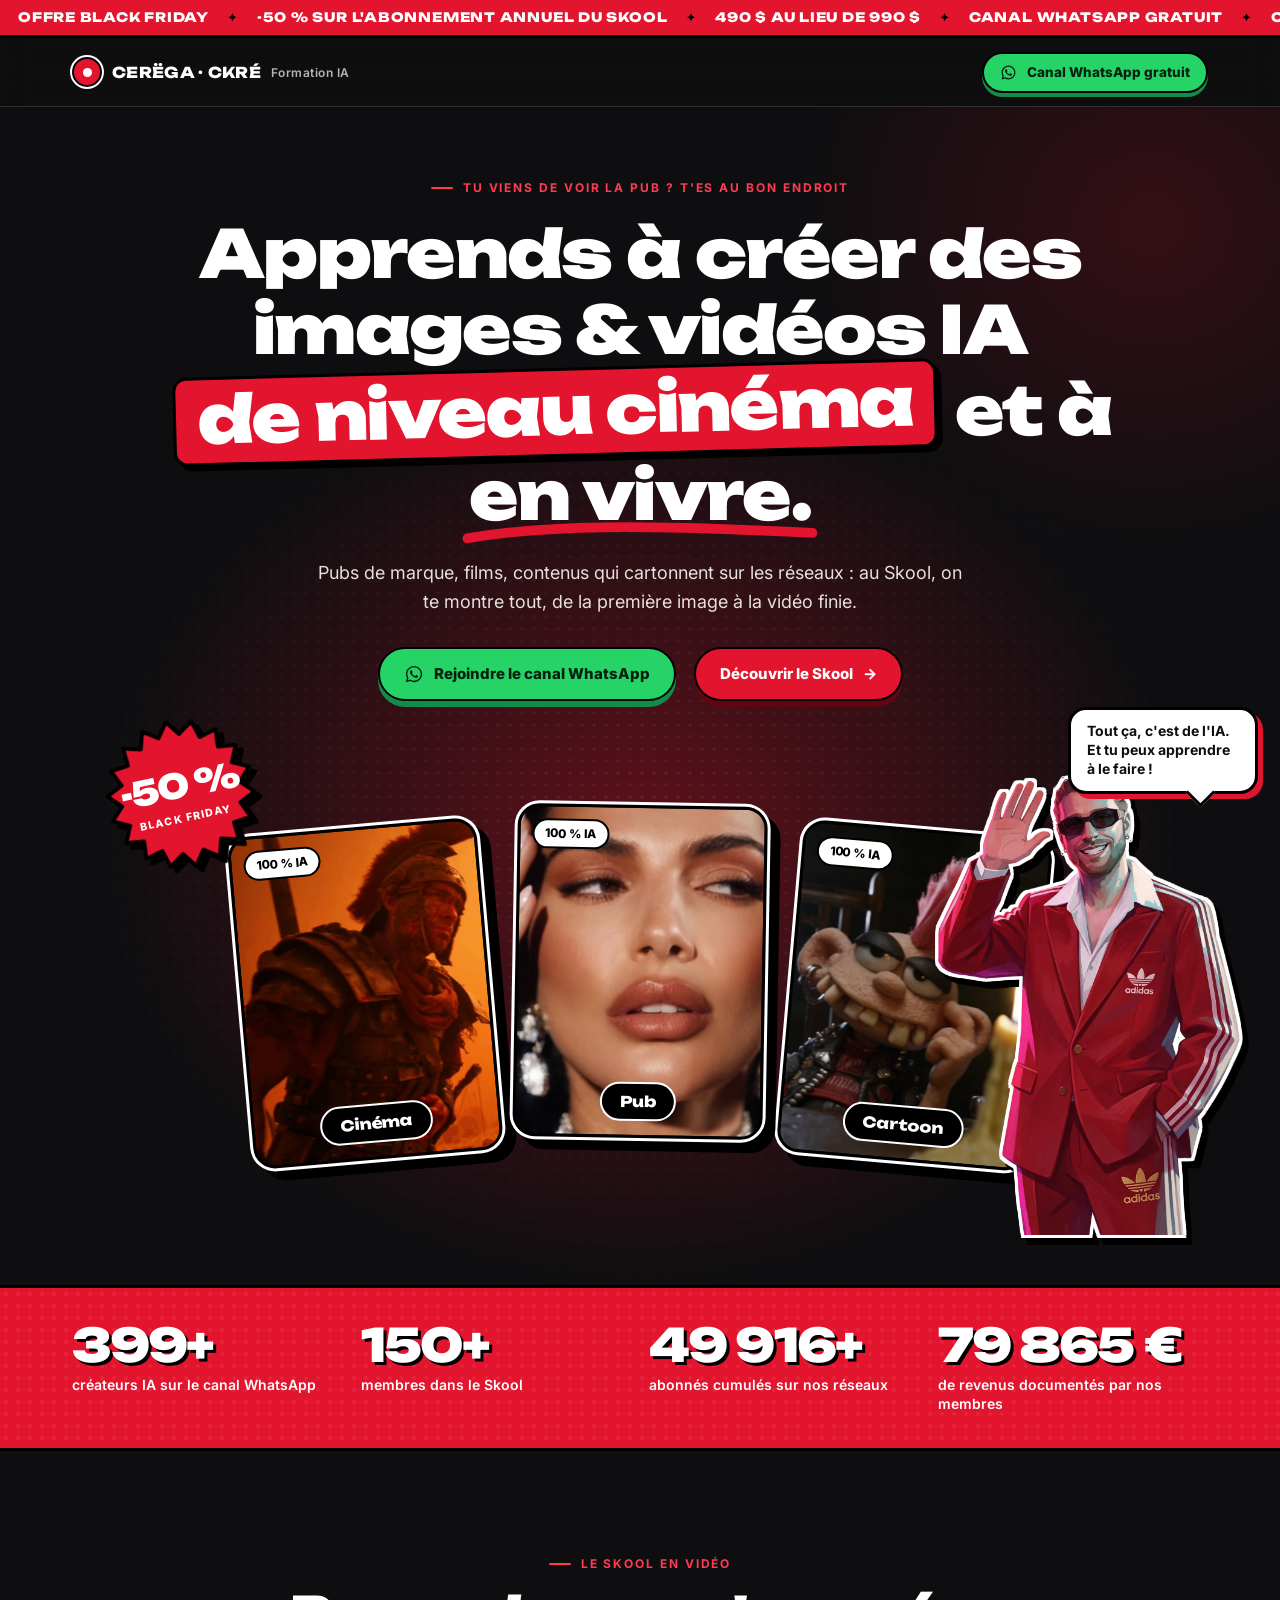
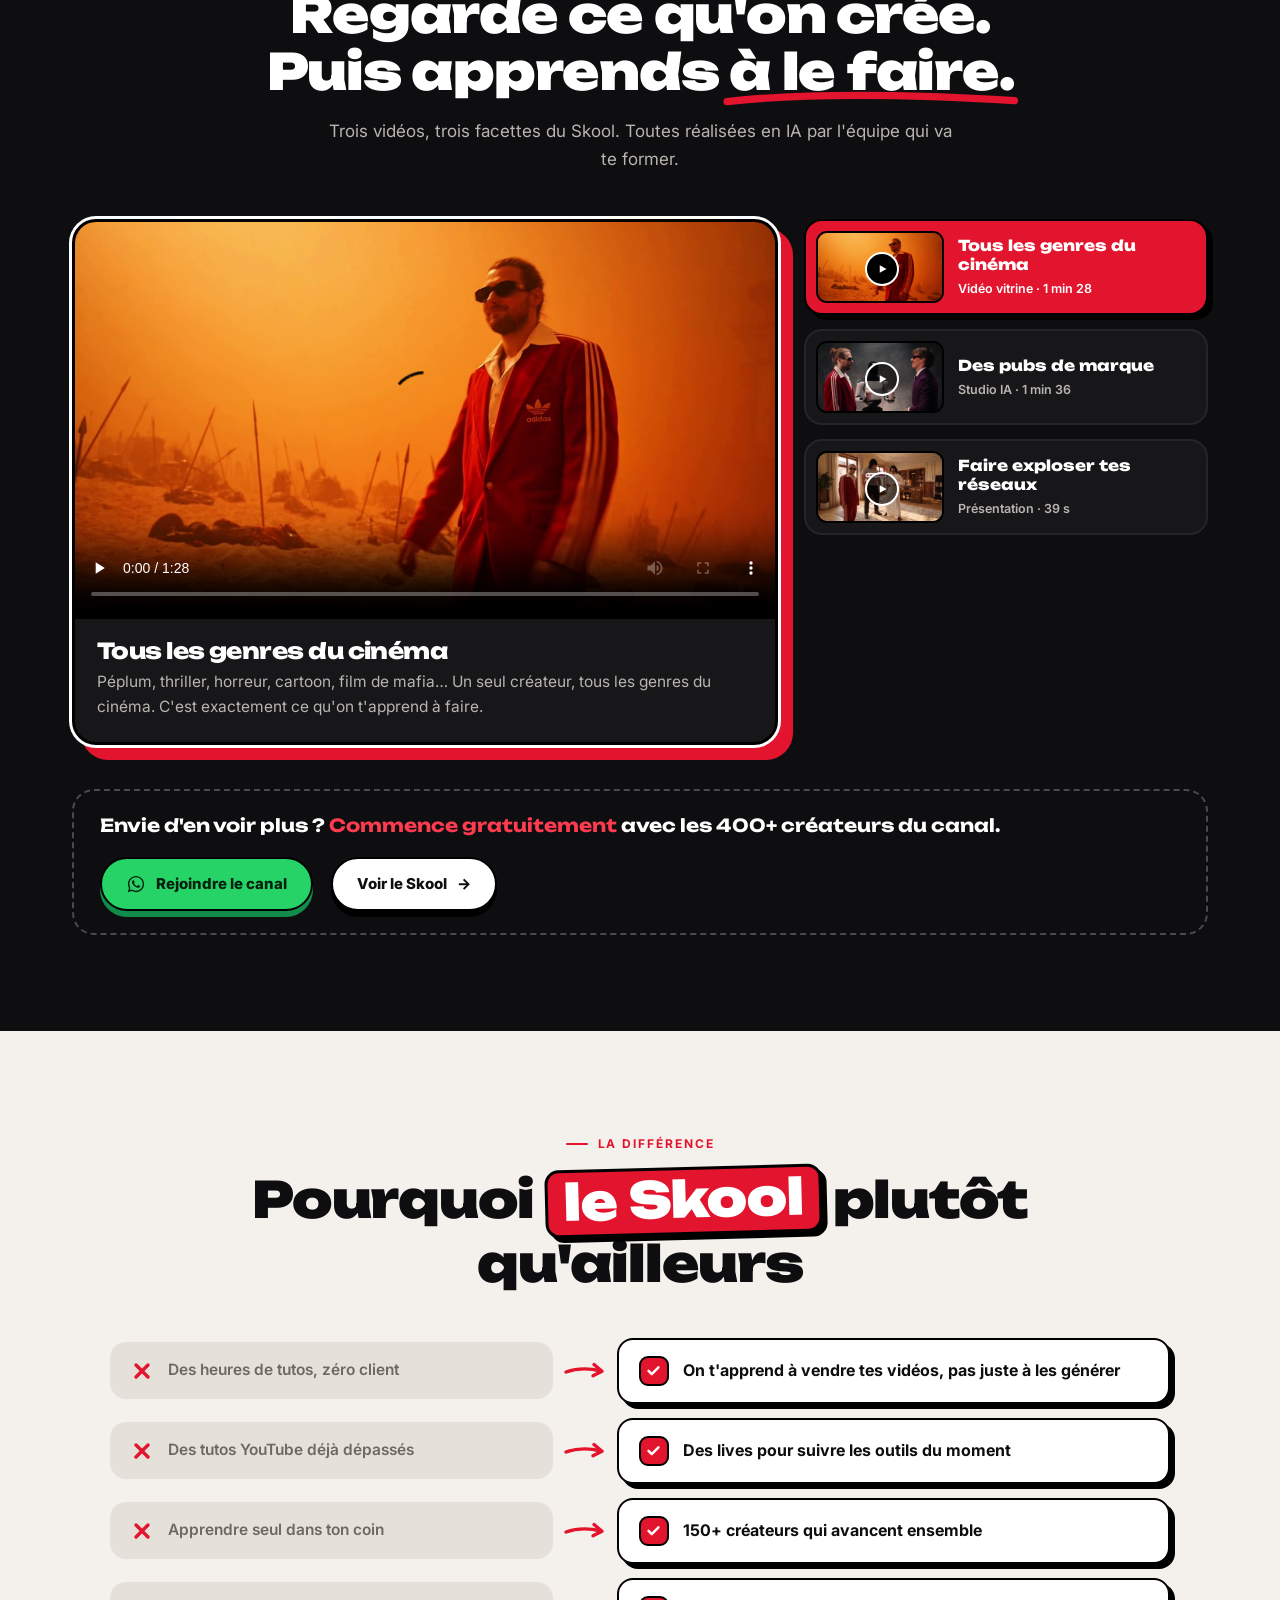
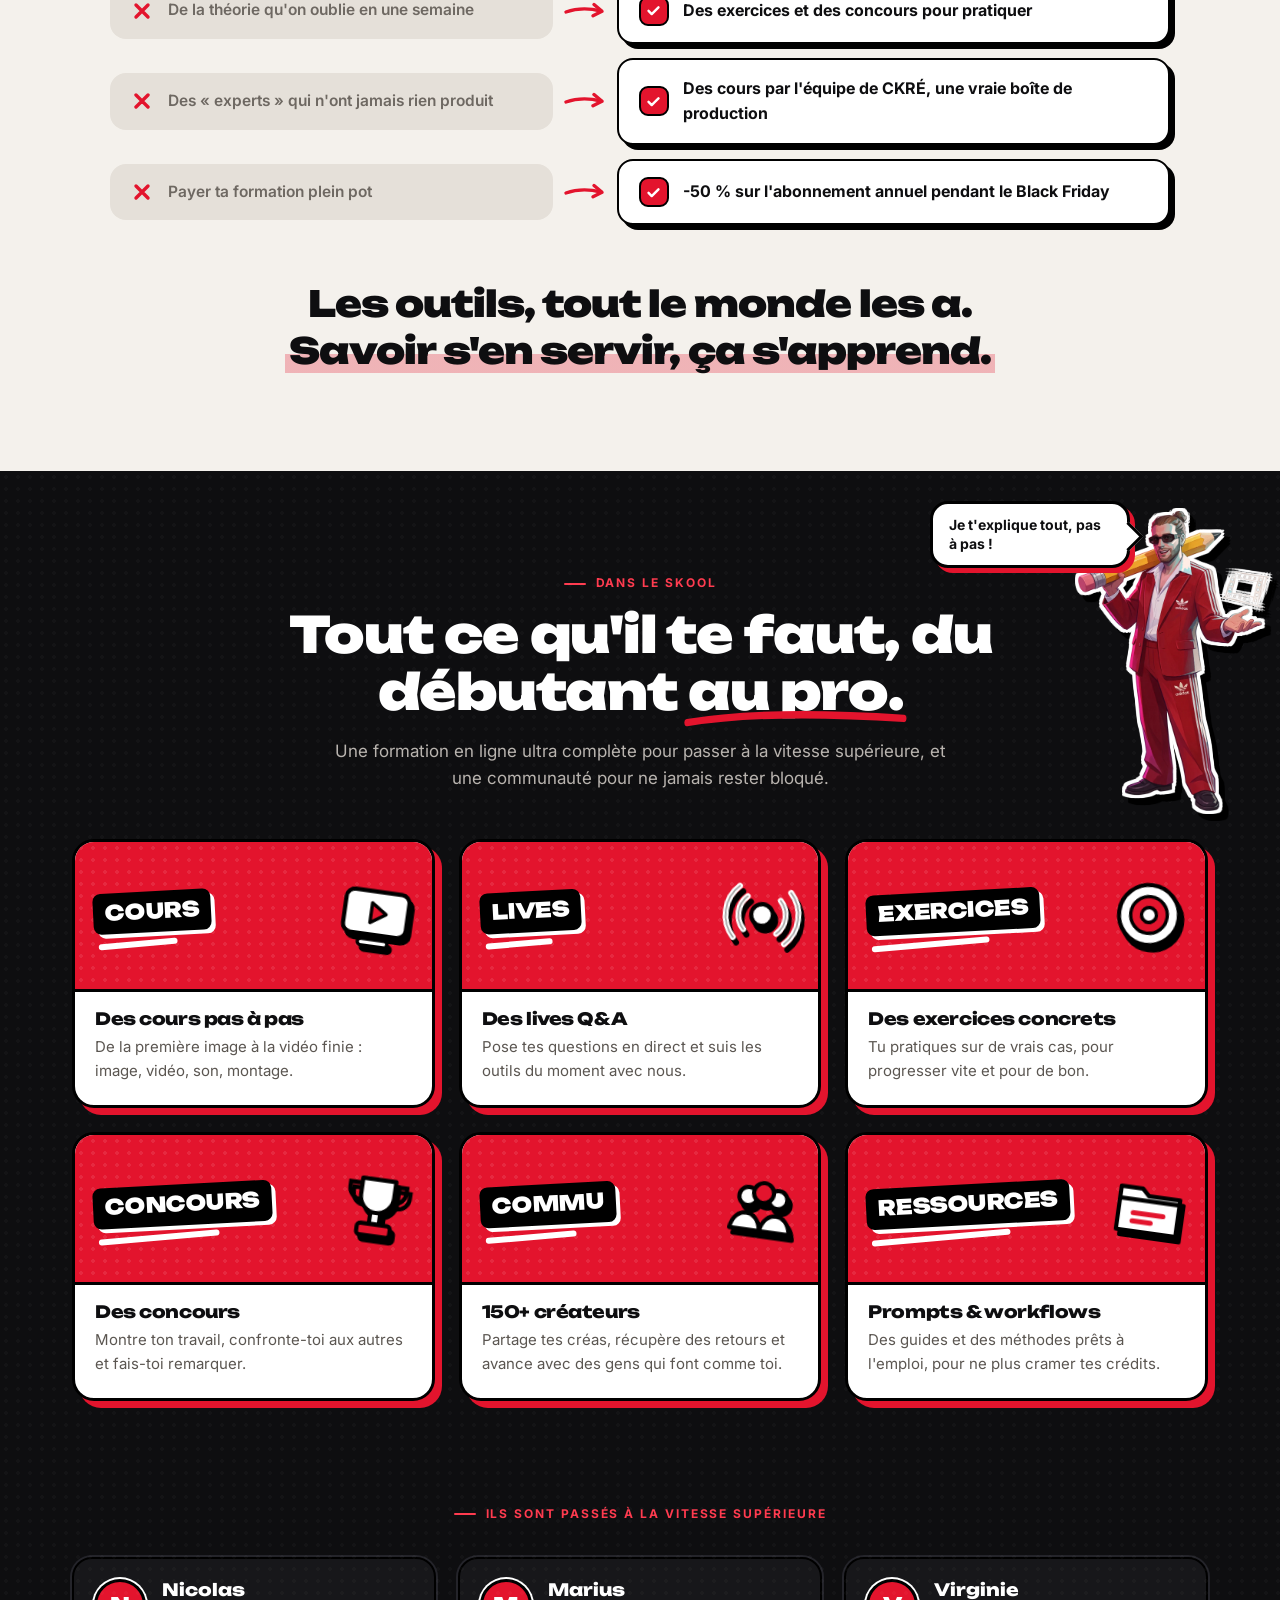
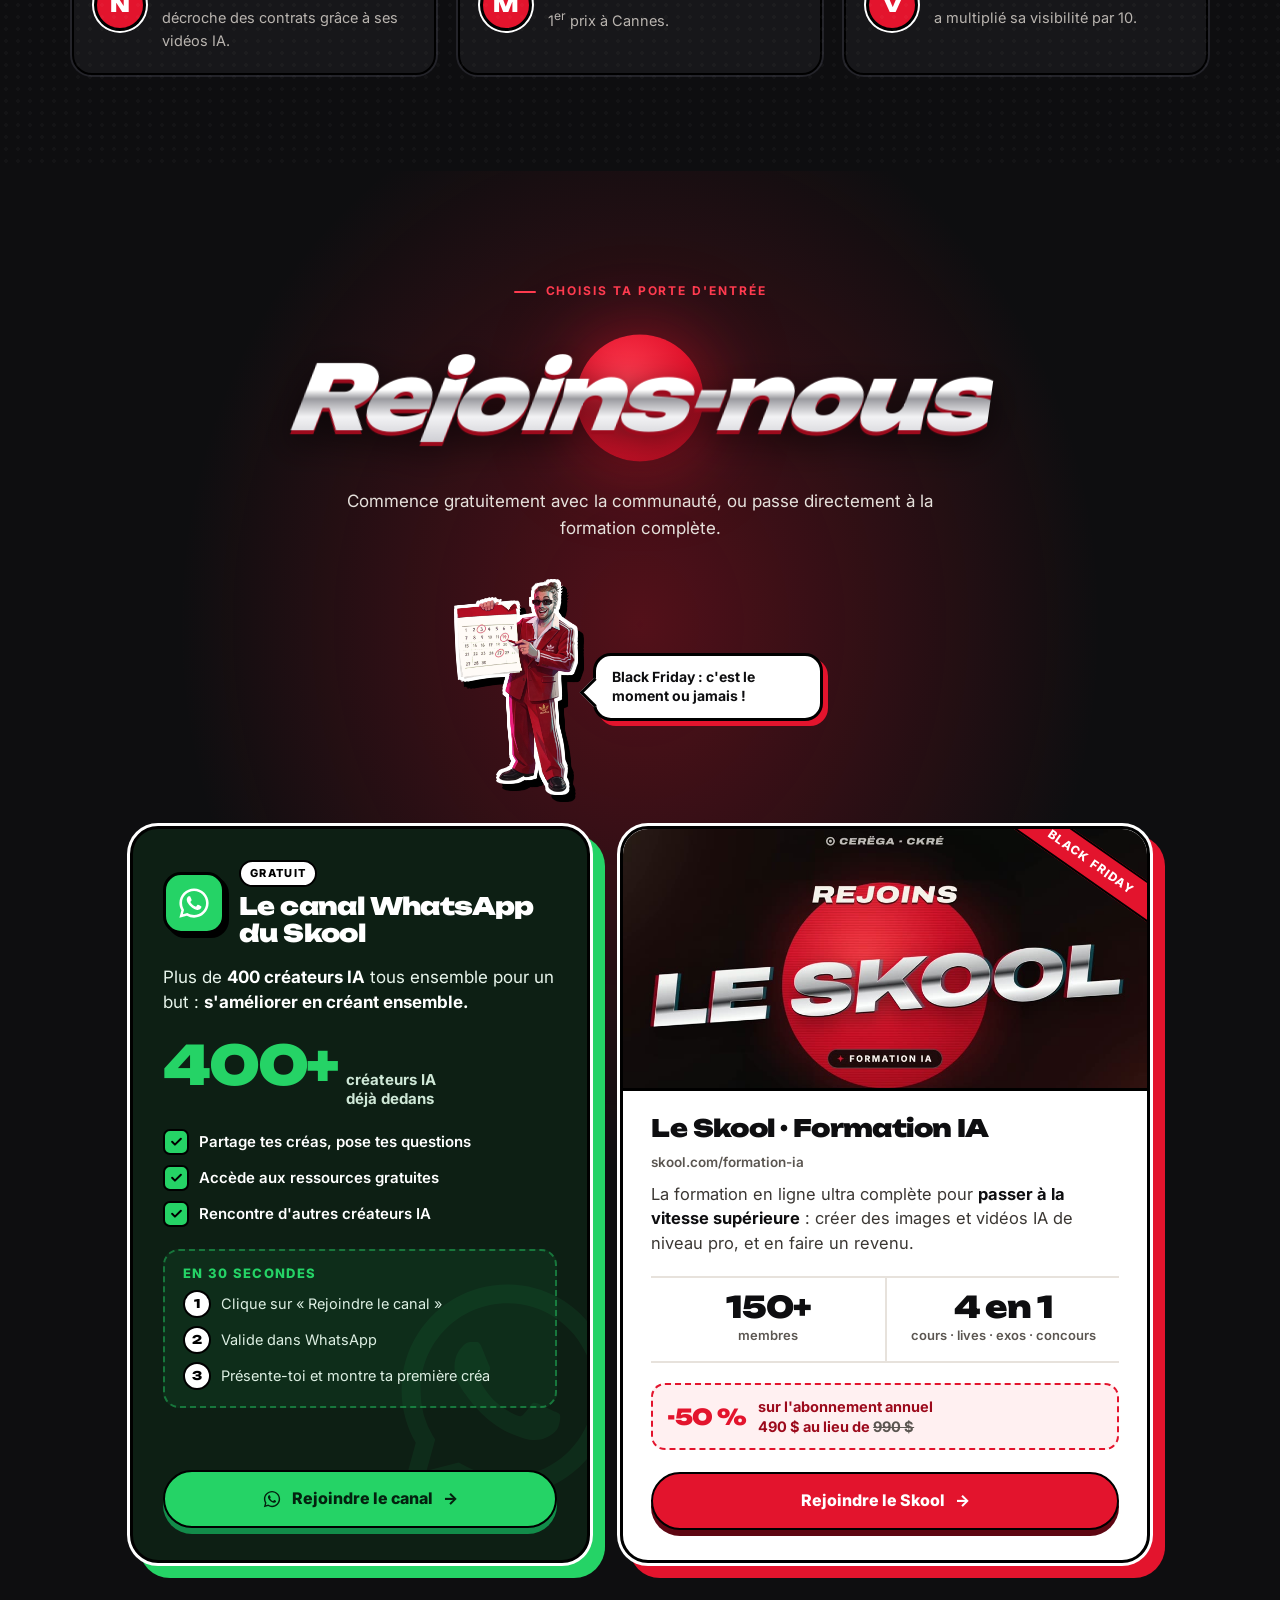
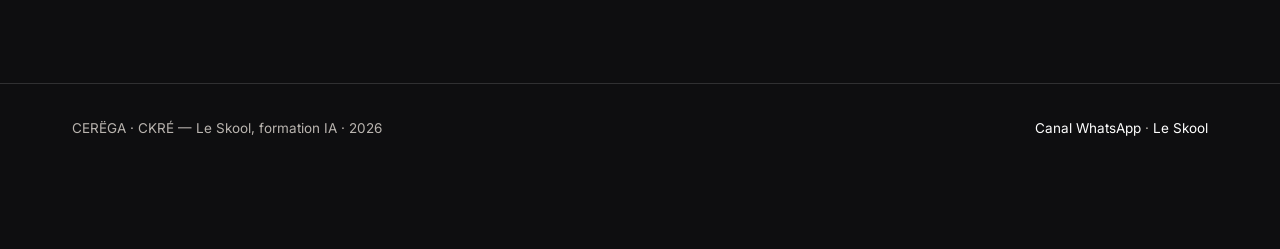
==== index.html @ c9582403 "Page tunnel Black Friday : Le Skool · Formation IA Co-Authored-By: Claude Opus 5.5 <noreply@anthropi" ====
<!DOCTYPE html>
<html lang="fr">
<head>
<meta charset="utf-8">
<meta name="viewport" content="width=device-width, initial-scale=1">
<title>Le Skool · Formation IA — Offre Black Friday</title>
<meta name="description" content="Apprends à créer des images et vidéos IA de niveau cinéma, et à en vivre. Rejoins le canal WhatsApp gratuit (400+ créateurs) ou le Skool (150+ membres).">
<link rel="icon" href="favicon.svg" type="image/svg+xml">
<meta property="og:type" content="website">
<meta property="og:title" content="Le Skool · Formation IA — Offre Black Friday">
<meta property="og:description" content="Apprends à créer des images et vidéos IA de niveau cinéma, et à en vivre. -50 % sur l'abonnement annuel.">
<link rel="preconnect" href="https://fonts.googleapis.com"><link rel="preconnect" href="https://fonts.gstatic.com" crossorigin>
<link href="https://fonts.googleapis.com/css2?family=Bagel+Fat+One&family=Inter:wght@400;500;600;700;800&family=Unbounded:wght@600;700;800;900&display=swap" rel="stylesheet">
<style>
:root{
  --ink:#0E0E10;--ink2:#17171A;--ink3:#24242A;--line:rgba(255,255,255,.14);
  --paper:#F4F1EC;--mut:#B9B4AF;--mut-d:#5B5651;
  --red:#E3142D;--red-l:#FF3B4F;--red-d:#9C0A1C;--red-dd:#5E0612;
  --wa:#25D366;--wa-d:#128C4A;--wam:url("data:image/svg+xml,%3Csvg xmlns='http://www.w3.org/2000/svg' viewBox='0 0 32 32'%3E%3Cpath d='M16.04 3C8.86 3 3.03 8.82 3.03 16c0 2.3.6 4.53 1.74 6.5L3 29l6.68-1.75A12.95 12.95 0 0 0 16.04 29C23.2 29 29 23.18 29 16S23.2 3 16.04 3zm0 23.68c-1.97 0-3.9-.53-5.58-1.53l-.4-.24-3.96 1.04 1.06-3.86-.26-.4A10.63 10.63 0 0 1 5.36 16c0-5.9 4.8-10.69 10.7-10.69 5.88 0 10.66 4.8 10.66 10.7 0 5.89-4.79 10.67-10.68 10.67zm5.86-8c-.32-.16-1.9-.94-2.2-1.04-.29-.11-.5-.16-.72.16-.21.32-.83 1.04-1.01 1.26-.19.21-.37.24-.7.08-.31-.16-1.35-.5-2.57-1.59-.95-.85-1.6-1.9-1.78-2.22-.19-.32-.02-.49.14-.65.14-.14.32-.37.48-.56.16-.19.21-.32.32-.53.1-.21.05-.4-.03-.56-.08-.16-.72-1.74-.99-2.38-.26-.62-.52-.54-.72-.55h-.61c-.21 0-.56.08-.85.4-.29.32-1.12 1.09-1.12 2.66s1.15 3.09 1.31 3.3c.16.21 2.25 3.44 5.46 4.82.76.33 1.36.53 1.82.68.77.24 1.46.2 2.02.12.61-.09 1.9-.78 2.16-1.53.27-.75.27-1.39.19-1.53-.08-.13-.29-.21-.61-.37z'/%3E%3C/svg%3E");
  --dots:radial-gradient(rgba(255,255,255,.2) 22%,transparent 24%) 0 0/12px 12px;
  --dots-ink:radial-gradient(rgba(0,0,0,.18) 22%,transparent 24%) 0 0/12px 12px;
  --f-d:"Unbounded",system-ui,sans-serif;--f-b:"Inter",system-ui,sans-serif;--f-s:"Bagel Fat One","Unbounded",sans-serif;
  --sticker:drop-shadow(3px 0 0 #fff) drop-shadow(-3px 0 0 #fff) drop-shadow(0 3px 0 #fff) drop-shadow(0 -3px 0 #fff) drop-shadow(6px 7px 0 #000);
}
*{box-sizing:border-box}
html{scroll-behavior:smooth;overflow-x:clip}
body{margin:0;background:var(--ink);color:#fff;font:16px/1.6 var(--f-b);-webkit-font-smoothing:antialiased;overflow-x:clip}
img{max-width:100%;display:block}
a{color:inherit}
.wrap{max-width:1180px;margin:0 auto;padding:0 22px}
h1,h2,h3{font-family:var(--f-d);letter-spacing:-.025em;margin:0;line-height:1.08}
p{margin:0}
.kicker{display:inline-flex;align-items:center;gap:10px;font:700 12px/1.2 var(--f-b);letter-spacing:.16em;text-transform:uppercase;color:var(--red-l)}
.kicker::before{content:"";width:22px;height:2px;background:currentColor;border-radius:2px;flex:none}
.tag{display:inline-block;background:var(--red);color:#fff;border:3px solid #000;border-radius:14px;padding:.02em .32em .08em;box-shadow:5px 5px 0 #000;transform:rotate(-1.5deg)}
.tag.ink{background:#000;border-color:#000;box-shadow:5px 5px 0 var(--red)}
.scrib{position:relative;white-space:nowrap;display:inline-block}
.scrib svg{position:absolute;left:-2%;bottom:-.2em;width:104%;height:.42em;overflow:visible}
.scrib path{fill:none;stroke:var(--red);stroke-width:7;stroke-linecap:round;stroke-dasharray:420;stroke-dashoffset:420;transition:stroke-dashoffset 1s cubic-bezier(.6,0,.2,1) .35s}
.in .scrib path,.scrib.in path{stroke-dashoffset:0}
.light{background:var(--paper);color:var(--ink)}
.light .kicker{color:var(--red)}

/* boutons */
.btn{display:inline-flex;align-items:center;justify-content:center;gap:10px;text-decoration:none;font:800 15px/1.2 var(--f-b);padding:15px 24px;border-radius:999px;border:2.5px solid #000;cursor:pointer;transition:transform .15s,box-shadow .15s;white-space:nowrap}
.btn svg{width:20px;height:20px;flex:none}
.btn-red{background:var(--red);color:#fff;box-shadow:0 6px 0 var(--red-dd)}
.btn-red:hover{transform:translateY(-2px);box-shadow:0 8px 0 var(--red-dd)}
.btn-red:active{transform:translateY(4px);box-shadow:0 2px 0 var(--red-dd)}
.btn-wa{background:var(--wa);color:#04210f;box-shadow:0 6px 0 var(--wa-d)}
.btn-wa:hover{transform:translateY(-2px);box-shadow:0 8px 0 var(--wa-d)}
.btn-wa:active{transform:translateY(4px);box-shadow:0 2px 0 var(--wa-d)}
.btn-ghost{background:#fff;color:var(--ink);box-shadow:0 6px 0 #000}
.btn-ghost:hover{transform:translateY(-2px);box-shadow:0 8px 0 #000}
.btn .arr{transition:transform .2s}.btn:hover .arr{transform:translateX(4px)}
.ctas{display:flex;flex-wrap:wrap;gap:16px 18px}

/* bandeau défilant */
.ticker{background:var(--red);border-bottom:3px solid #000;overflow:hidden;white-space:nowrap;font:800 13px/1 var(--f-d);letter-spacing:.06em;text-transform:uppercase}
.ticker .row{display:inline-flex;gap:0;padding:11px 0;animation:tick 32s linear infinite}
.ticker span{padding:0 18px}
.ticker i{font-style:normal;color:#000}
@keyframes tick{to{transform:translateX(-50%)}}

/* nav */
.nav{position:sticky;top:0;z-index:40;background:rgba(14,14,16,.86);backdrop-filter:blur(14px);-webkit-backdrop-filter:blur(14px);border-bottom:1px solid var(--line)}
.nav .wrap{display:flex;align-items:center;justify-content:space-between;height:68px;gap:16px}
.logo{display:flex;align-items:center;gap:10px;text-decoration:none;font:800 15px var(--f-d);letter-spacing:.02em;white-space:nowrap}
.logo .dot{width:30px;height:30px;border-radius:50%;background:var(--red);border:2.5px solid #000;box-shadow:0 0 0 2px #fff;display:grid;place-items:center}
.logo .dot::after{content:"";width:9px;height:9px;border-radius:50%;background:#fff}
.logo small{font:600 12px var(--f-b);color:var(--mut);letter-spacing:.04em}
.nav .btn{padding:10px 16px;font-size:13.5px;box-shadow:0 4px 0 var(--wa-d)}
.nav .btn svg{width:17px;height:17px}

/* hero */
.hero{position:relative;padding:64px 0 90px;overflow:hidden;
  background:radial-gradient(60% 55% at 50% 62%,rgba(227,20,45,.38),transparent 70%),radial-gradient(40% 40% at 90% 10%,rgba(227,20,45,.18),transparent 70%),var(--ink)}
.hero::before{content:"";position:absolute;inset:0;background:var(--dots);opacity:.25;-webkit-mask:radial-gradient(70% 60% at 50% 60%,#000,transparent 75%);mask:radial-gradient(70% 60% at 50% 60%,#000,transparent 75%);pointer-events:none}
.hero .wrap{position:relative;text-align:center}
.hero h1{font-size:clamp(32px,5.3vw,66px);font-weight:900;margin:18px auto 0;max-width:1040px;line-height:1.16}
.hero h1 .tag{margin:0 .06em}
.hero .sub{max-width:660px;margin:26px auto 0;font-size:18px;color:#E6E1DC}
.hero .ctas{justify-content:center;margin-top:30px}
.stage{position:relative;max-width:900px;margin:64px auto 0;height:430px}
.cards{display:flex;justify-content:center;gap:26px;height:100%}
.pcard{position:relative;width:250px;aspect-ratio:3/4;align-self:center;border-radius:22px;overflow:hidden;border:3px solid #000;box-shadow:0 0 0 3px #fff,10px 10px 0 3px #000;background:#000;animation:float 6s ease-in-out infinite}
.pcard img{width:100%;height:100%;object-fit:cover}
.pcard:nth-child(1){transform:rotate(-5deg) translateY(14px);animation-delay:-1s}
.pcard:nth-child(2){transform:rotate(1deg) translateY(-8px);animation-delay:-3s;z-index:2}
.pcard:nth-child(3){transform:rotate(5deg) translateY(16px);animation-delay:-5s}
@keyframes float{50%{translate:0 -10px}}
.pill{position:absolute;font:800 12px/1 var(--f-b);border-radius:999px;padding:7px 11px;border:2px solid #000}
.pcard .ia{top:12px;left:12px;background:#fff;color:#000}
.pcard .lab{bottom:14px;left:50%;transform:translateX(-50%);background:#000;color:#fff;border-color:#fff;font:800 15px/1 var(--f-d);padding:10px 18px;white-space:nowrap}
.burst{position:absolute;left:-84px;top:-46px;width:150px;height:150px;z-index:3;transform:rotate(-12deg)}
.burst svg{position:absolute;inset:0;width:100%;height:100%;animation:spin 18s linear infinite;filter:drop-shadow(5px 6px 0 #000)}
.burst div{position:absolute;inset:0;display:grid;place-content:center;text-align:center;color:#fff;line-height:1}
.burst b{font:900 34px var(--f-d);letter-spacing:-.04em}
.burst small{font:800 10.5px var(--f-b);letter-spacing:.12em;text-transform:uppercase;margin-top:6px}
@keyframes spin{to{transform:rotate(360deg)}}
.stage .mascot{position:absolute;right:-150px;bottom:-40px;height:470px;z-index:4;filter:var(--sticker)}
.bubble{position:absolute;z-index:5;background:#fff;color:var(--ink);font:700 14px/1.35 var(--f-b);padding:12px 16px;border-radius:18px;border:3px solid #000;box-shadow:5px 5px 0 var(--red);text-align:left}
.bubble::after{content:"";position:absolute;width:18px;height:18px;background:#fff;border-right:3px solid #000;border-bottom:3px solid #000}
.stage .bubble{right:-168px;top:-58px;width:190px}
.stage .bubble::after{bottom:-12px;right:44px;transform:rotate(45deg)}

/* chiffres */
.stats{background:var(--red);border-top:3px solid #000;border-bottom:3px solid #000;position:relative}
.stats::before{content:"";position:absolute;inset:0;background:var(--dots);opacity:.35;pointer-events:none}
.stats .wrap{position:relative;display:grid;grid-template-columns:repeat(4,1fr);gap:18px;padding-top:34px;padding-bottom:34px}
.stat b{display:block;font:900 clamp(30px,3.6vw,46px)/1 var(--f-d);letter-spacing:-.04em;color:#fff;text-shadow:3px 3px 0 #000}
.stat span{display:block;margin-top:8px;font:600 14px/1.35 var(--f-b);color:#fff}

/* sections */
section{position:relative}
.sec{padding:96px 0}
.head{max-width:820px;margin:0 auto 46px;text-align:center}
.head h2{font-size:clamp(28px,4.2vw,50px);font-weight:900;margin-top:14px;line-height:1.14}
.head p{margin:18px auto 0;max-width:640px;font-size:17px;color:var(--mut)}
.light .head p{color:var(--mut-d)}

/* vidéos */
.player{display:grid;grid-template-columns:1.75fr 1fr;gap:26px;align-items:start}
.screen{border-radius:24px;border:3px solid #000;box-shadow:0 0 0 3px #fff,12px 12px 0 3px var(--red);overflow:hidden;background:#000}
.screen video{display:block;width:100%;aspect-ratio:16/9;background:#000}
.vbox{position:relative}
.vover{position:absolute;inset:0;display:none;place-content:center;justify-items:center;gap:14px;background:rgba(0,0,0,.35);color:#fff;font:700 15px var(--f-b);border:0;cursor:pointer;text-align:center}
.vover.show{display:grid}
.vover .pb{width:84px;height:84px;border-radius:50%;background:var(--red);border:3px solid #000;box-shadow:0 0 0 3px #fff,6px 6px 0 3px #000;display:grid;place-items:center}
.vover .pb svg{width:34px;height:34px;margin-left:5px}
.vover .bar{width:180px;height:8px;border-radius:8px;background:rgba(255,255,255,.25);overflow:hidden}
.vover .bar i{display:block;height:100%;width:0;background:var(--red);transition:width .2s}
.now{padding:20px 22px 22px;background:var(--ink2);border-top:3px solid #000}
.now h3{font-size:22px;font-weight:800}
.now p{margin-top:8px;color:var(--mut);font-size:15.5px}
.tabs{display:flex;flex-direction:column;gap:14px}
.vtab{display:grid;grid-template-columns:128px 1fr;gap:14px;align-items:center;text-align:left;background:var(--ink2);color:#fff;border:2.5px solid var(--ink3);border-radius:18px;padding:10px;cursor:pointer;font:inherit;transition:transform .15s,border-color .15s,background .15s}
.vtab:hover{transform:translateX(4px);border-color:#555}
.vtab .th{position:relative;border-radius:11px;overflow:hidden;aspect-ratio:16/9;border:2px solid #000}
.vtab .th img{width:100%;height:100%;object-fit:cover}
.vtab .th::after{content:"";position:absolute;left:50%;top:50%;width:30px;height:30px;margin:-15px 0 0 -15px;border-radius:50%;background:rgba(0,0,0,.55) url("data:image/svg+xml,%3Csvg xmlns='http://www.w3.org/2000/svg' viewBox='0 0 24 24'%3E%3Cpath d='M9 7l9 5-9 5z' fill='white'/%3E%3C/svg%3E") center/18px no-repeat;border:2px solid #fff}
.vtab b{display:block;font:800 15px/1.25 var(--f-d)}
.vtab small{display:block;margin-top:6px;color:var(--mut);font:600 12.5px var(--f-b)}
.vtab.on{background:var(--red);border-color:#000;box-shadow:5px 5px 0 #000}
.vtab.on small{color:#fff}
.vtab.on .th::after{background-color:#000}
.mid-cta{display:flex;align-items:center;justify-content:space-between;gap:20px;flex-wrap:wrap;margin-top:44px;padding:22px 26px;border-radius:22px;border:2.5px dashed rgba(255,255,255,.25)}
.mid-cta p{font:700 18px/1.35 var(--f-d)}
.mid-cta p span{color:var(--red-l)}

/* comparaison */
.cmp{max-width:1060px;margin:0 auto;display:grid;gap:14px}
.crow{display:grid;grid-template-columns:1fr 64px 1.25fr;align-items:center}
.cno,.cyes{display:flex;align-items:center;gap:14px;border-radius:16px;padding:16px 20px;font-weight:600}
.cno{background:#E5E0D9;color:#6E6862;font-size:15.5px}
.cno i{flex:none;width:24px;height:24px;color:var(--red)}
.cyes{background:#fff;border:2.5px solid #000;box-shadow:5px 5px 0 #000;font-size:16px;color:var(--ink);font-weight:700}
.cyes i{flex:none;width:30px;height:30px;border-radius:9px;background:var(--red);border:2px solid #000;display:grid;place-items:center}
.cyes i svg{width:17px;height:17px}
.carr{display:grid;place-items:center}
.carr svg{width:44px;height:20px}
.punch{text-align:center;margin-top:56px;font:900 clamp(22px,3.2vw,36px)/1.3 var(--f-d);letter-spacing:-.03em}
.punch .hl{background:linear-gradient(transparent 58%,rgba(227,20,45,.28) 58%);padding:0 .12em}

/* contenu du Skool */
.content{background:var(--ink);overflow:hidden}
.content::before{content:"";position:absolute;inset:0;background:var(--dots);opacity:.12;pointer-events:none}
.tiles{position:relative;display:grid;grid-template-columns:repeat(3,1fr);gap:24px}
.tile{background:#fff;color:var(--ink);border:3px solid #000;border-radius:22px;box-shadow:7px 7px 0 var(--red);overflow:hidden;transition:transform .2s}
.tile:hover{transform:translateY(-6px) rotate(-.6deg)}
.tile .top{position:relative;height:150px;background:var(--red);border-bottom:3px solid #000;overflow:hidden}
.tile .top::before{content:"";position:absolute;inset:0;background:var(--dots);opacity:.45}
.tile .lbl{position:absolute;left:18px;top:50%;transform:translateY(-58%) rotate(-3deg);background:#000;color:#fff;font:900 21px/1 var(--f-d);letter-spacing:-.02em;padding:9px 12px 11px;border-radius:8px;box-shadow:4px 4px 0 #fff}
.tile .lbl::after{content:"";position:absolute;left:4px;right:30%;bottom:-14px;height:6px;border-radius:6px;background:#fff;transform:rotate(-2deg)}
.tile .ico{position:absolute;right:16px;top:50%;width:80px;height:80px;transform:translateY(-50%) rotate(8deg);filter:drop-shadow(4px 5px 0 #000)}
.tile .bd{padding:18px 20px 22px}
.tile h3{font-size:17px;font-weight:800}
.tile p{margin-top:7px;font-size:15px;color:var(--mut-d)}
.content .mascot{position:absolute;right:max(10px,calc(50% - 720px));top:40px;height:300px;filter:var(--sticker);z-index:2}
.content .bubble{right:max(150px,calc(50% - 580px));top:30px;width:200px}
.content .bubble::after{right:-12px;top:22px;transform:rotate(-45deg)}

/* preuves */
.proofs{display:grid;grid-template-columns:repeat(3,1fr);gap:22px;margin-top:10px}
.proof{display:flex;gap:16px;align-items:flex-start;background:var(--ink2);border:2.5px solid #000;border-radius:20px;padding:20px;box-shadow:0 0 0 2px var(--ink3)}
.proof .av{flex:none;width:52px;height:52px;border-radius:50%;background:var(--red);border:3px solid #000;box-shadow:0 0 0 2px #fff;display:grid;place-items:center;font:900 20px var(--f-d)}
.proof b{display:block;font:800 17px/1.25 var(--f-d)}
.proof span{display:block;margin-top:6px;color:var(--mut);font-size:14.5px}

/* widgets finaux */
.final{padding:104px 0 120px;overflow:hidden;background:radial-gradient(50% 50% at 50% 30%,rgba(227,20,45,.32),transparent 72%),var(--ink)}
.metal{display:inline-block;font:900 clamp(40px,7vw,92px)/1 var(--f-d);letter-spacing:-.04em;font-style:italic;transform:skewX(-8deg);background:linear-gradient(180deg,#fff 0%,#fff 42%,#9a9a9f 52%,#f2f2f4 72%,#cfcfd4 100%);-webkit-background-clip:text;background-clip:text;color:transparent;filter:drop-shadow(0 4px 0 var(--red-d)) drop-shadow(0 10px 18px rgba(0,0,0,.6))}
.final .ttl{position:relative;isolation:isolate;display:inline-block;margin-top:26px;font-size:clamp(40px,7vw,92px)}
.final .ttl .metal{font-size:1em}
.final .head .kicker,.final .head p{position:relative;z-index:2}
.final .circle{position:absolute;left:50%;top:50%;width:1.42em;aspect-ratio:1;border-radius:50%;background:radial-gradient(circle at 40% 35%,var(--red-l),var(--red) 55%,var(--red-d));transform:translate(-50%,-50%);z-index:-1;box-shadow:0 0 80px rgba(227,20,45,.6)}
.widgets{display:grid;grid-template-columns:1fr 1.15fr;gap:30px;align-items:stretch;max-width:1020px;margin:0 auto;position:relative}
.wg{position:relative;border-radius:28px;border:3px solid #000;overflow:hidden;display:flex;flex-direction:column;transition:transform .2s}
.wg:hover{transform:translateY(-6px)}
.wg-wa{background:#0D1F14;box-shadow:0 0 0 3px #fff,12px 12px 0 3px var(--wa)}
.wg-wa::after{content:"";position:absolute;right:-50px;bottom:40px;width:260px;height:260px;background:var(--wa);opacity:.07;-webkit-mask:var(--wam) center/contain no-repeat;mask:var(--wam) center/contain no-repeat;pointer-events:none}
.wg-wa .in{position:relative;z-index:1}
.wg-wa .in{padding:30px 30px 32px;display:flex;flex-direction:column;flex:1}
.wg-top{display:flex;align-items:center;gap:14px}
.wa-ic{color:#fff;width:62px;height:62px;border-radius:18px;background:var(--wa);border:3px solid #000;display:grid;place-items:center;box-shadow:4px 4px 0 #000;flex:none}
.wa-ic svg{width:36px;height:36px}
.free{display:inline-block;background:#fff;color:#000;font:800 11px/1 var(--f-b);letter-spacing:.12em;padding:6px 9px;border-radius:999px;border:2px solid #000;margin-bottom:6px}
.wg h3{font-size:24px;font-weight:900;line-height:1.12}
.wg .txt{margin-top:18px;font-size:17px;line-height:1.5;color:#E8F5EC}
.wg-wa .txt b{color:#fff}.wg-sk .txt b{color:var(--ink)}
.big{display:flex;align-items:baseline;gap:10px;margin-top:22px}
.big b{font:900 54px/1 var(--f-d);letter-spacing:-.05em;color:var(--wa)}
.big span{font:700 15px/1.3 var(--f-b);color:#CFE8D7}
.ok{list-style:none;margin:20px 0 0;padding:0;display:grid;gap:10px}
.ok li{display:flex;gap:10px;align-items:center;font-weight:600;font-size:15px}
.ok li::before{content:"";flex:none;width:22px;height:22px;border-radius:7px;background:var(--wa) url("data:image/svg+xml,%3Csvg xmlns='http://www.w3.org/2000/svg' viewBox='0 0 24 24'%3E%3Cpath d='M5 12.5l4.5 4.5L19 7.5' fill='none' stroke='%23000' stroke-width='3.2' stroke-linecap='round' stroke-linejoin='round'/%3E%3C/svg%3E") center/15px no-repeat;border:2px solid #000}
.wg .btn{margin-top:auto;width:100%;font-size:16px;padding:17px 22px}
.wg-wa .spacer{flex:1;min-height:26px}
.wg-sk{background:#fff;color:var(--ink);box-shadow:0 0 0 3px #fff,12px 12px 0 3px var(--red)}
.wg-sk .cover{position:relative;aspect-ratio:2/1;background:#120708;border-bottom:3px solid #000;overflow:hidden}
.wg-sk .cover img{width:100%;height:100%;object-fit:cover}
.ribbon{position:absolute;top:16px;right:-46px;transform:rotate(35deg);background:var(--red);color:#fff;font:800 12px/1 var(--f-b);letter-spacing:.1em;padding:9px 52px;border-top:2px solid #000;border-bottom:2px solid #000;text-transform:uppercase}
.wg-sk .in{padding:24px 28px 30px;display:flex;flex-direction:column;flex:1}
.sk-name{display:flex;align-items:center;justify-content:space-between;gap:12px;flex-wrap:wrap}
.sk-url{font:600 13.5px var(--f-b);color:var(--mut-d)}
.wg-sk .txt{color:#3B3733;margin-top:12px;font-size:16.5px}
.sk-stats{display:grid;grid-template-columns:1fr 1fr;margin-top:20px;border-top:2px solid #E7E2DC;border-bottom:2px solid #E7E2DC}
.sk-stats div{padding:14px 0;text-align:center}
.sk-stats div+div{border-left:2px solid #E7E2DC}
.sk-stats b{display:block;font:900 30px/1 var(--f-d);letter-spacing:-.04em}
.sk-stats span{font:600 13px var(--f-b);color:var(--mut-d)}
.chips{display:flex;flex-wrap:wrap;gap:8px;margin-top:18px}
.chips span{font:700 12.5px/1 var(--f-b);padding:8px 12px;border-radius:999px;background:#F4F1EC;border:2px solid #000}
.chips span::before{content:"● ";color:var(--red);font-size:9px;vertical-align:2px}
.offer{display:flex;align-items:center;gap:12px;margin:20px 0 22px;padding:12px 14px;border-radius:14px;background:#FFF0F1;border:2px dashed var(--red);font:700 14.5px/1.35 var(--f-b);color:var(--red-d)}
.offer b{font:900 22px/1 var(--f-d);color:var(--red);letter-spacing:-.03em;flex:none}
.offer s{color:var(--mut-d)}
.final .mascot{position:absolute;left:-200px;bottom:-50px;height:340px;z-index:3;filter:var(--sticker)}
.final .widgets>.bubble{left:-170px;bottom:304px;width:184px}
.final .widgets>.bubble::after{bottom:-12px;left:70px;transform:rotate(45deg)}
.cg-row{display:none;align-items:center;justify-content:center;gap:18px;margin:-24px auto 34px}
.cg-row img{height:210px;filter:var(--sticker);flex:none}
.cg-row .bubble{position:relative;max-width:230px}
.cg-row .bubble::after{left:-12px;top:26px;transform:rotate(135deg)}
.how{margin-top:22px;padding:16px 18px;border-radius:16px;background:rgba(37,211,102,.08);border:2px dashed rgba(37,211,102,.45)}
.how b{display:block;font:800 13px/1 var(--f-b);letter-spacing:.1em;text-transform:uppercase;color:var(--wa);margin-bottom:10px}
.how ol{margin:0;padding:0;list-style:none;counter-reset:h;display:grid;gap:8px}
.how li{counter-increment:h;display:flex;gap:10px;align-items:center;font-size:14.5px;color:#DDEFE3}
.how li::before{content:counter(h);flex:none;width:24px;height:24px;border-radius:50%;background:#fff;color:#000;font:800 12px/24px var(--f-d);text-align:center;border:2px solid #000}

/* pied */
footer{border-top:1px solid var(--line);padding:34px 0 110px;color:var(--mut);font-size:13.5px}
footer .wrap{display:flex;justify-content:space-between;gap:16px;flex-wrap:wrap}
footer a{text-decoration:none;color:#fff}

/* barre mobile */
.sticky{position:fixed;left:12px;right:12px;bottom:12px;z-index:60;display:none;gap:10px;padding:10px;border-radius:22px;background:rgba(14,14,16,.92);backdrop-filter:blur(12px);-webkit-backdrop-filter:blur(12px);border:2px solid #000;box-shadow:0 0 0 2px var(--ink3),0 12px 30px rgba(0,0,0,.5);transform:translateY(140%);transition:transform .35s cubic-bezier(.2,.8,.2,1)}
.sticky.show{transform:none}
.sticky .btn{flex:1;padding:13px 10px;font-size:14px;box-shadow:0 4px 0 var(--wa-d)}
.sticky .btn-red{box-shadow:0 4px 0 var(--red-dd)}

/* apparitions */
.rv{opacity:0;transform:translateY(26px);transition:opacity .7s ease,transform .7s cubic-bezier(.2,.8,.2,1)}
.rv.in{opacity:1;transform:none}
.d1{transition-delay:.08s}.d2{transition-delay:.16s}.d3{transition-delay:.24s}.d4{transition-delay:.32s}.d5{transition-delay:.4s}

@media(max-width:1399px){.final .widgets>.mascot,.final .widgets>.bubble{display:none}.cg-row{display:flex}}
@media(max-width:1100px){
  .stage .mascot{right:-40px;height:400px}
  .stage .bubble{right:-30px;top:-70px}
  .content .mascot,.content .bubble{display:none}
}
@media(max-width:900px){
  .player{grid-template-columns:1fr}
  .tabs{flex-direction:row;overflow-x:auto;scroll-snap-type:x mandatory;padding-bottom:6px}
  .vtab{flex:0 0 78%;scroll-snap-align:start;grid-template-columns:104px 1fr}
  .tiles{grid-template-columns:1fr 1fr}
  .proofs{grid-template-columns:1fr}
  .widgets{grid-template-columns:1fr;max-width:560px}
  .stats .wrap{grid-template-columns:1fr 1fr}
}
@media(max-width:700px){
  .hero{padding:40px 0 64px}
  .hero .sub{font-size:16px}
  .hero .ctas{flex-direction:column;align-items:stretch;max-width:360px;margin-left:auto;margin-right:auto}
  .stage{height:auto;margin-top:46px}
  .cards{gap:10px;padding:0 4px}
  .pcard{width:calc((100% - 20px)/3);border-radius:14px;box-shadow:0 0 0 2px #fff,5px 5px 0 2px #000}
  .pcard .ia{top:7px;left:7px;font-size:9px;padding:5px 7px}
  .pcard .lab{font-size:11px;padding:7px 10px;bottom:9px}
  .burst{width:96px;height:96px;left:-12px;top:-40px}
  .burst b{font-size:22px}.burst small{font-size:8px;margin-top:3px}
  .stage .mascot{display:block;position:relative;right:auto;bottom:auto;height:230px;margin:34px 9% 0 auto}
  .stage .bubble{right:auto;left:0;top:auto;bottom:112px;width:min(188px,50vw)}
  .stage .bubble::after{bottom:auto;top:22px;right:-12px;transform:rotate(-45deg)}
  .cg-row img{height:170px}.cg-row .bubble{font-size:13.5px}
  .sec{padding:70px 0}
  .crow{grid-template-columns:1fr;gap:6px}
  .carr{display:none}
  .cno{font-size:14px;padding:10px 14px;background:transparent;padding-left:4px}
  .tiles{grid-template-columns:1fr}
  .tile .top{height:130px}
  .mid-cta{flex-direction:column;align-items:stretch;text-align:center}
  .mid-cta .ctas{flex-direction:column}
  .sticky{display:flex}
  .nav .btn span{display:none}
  .nav .btn{padding:10px 12px}
  .logo small{display:none}
  .wg-wa .in,.wg-sk .in{padding:24px 22px 26px}
  .big b{font-size:44px}
}
@media(prefers-reduced-motion:reduce){
  *,*::before,*::after{animation:none!important;transition:none!important}
  .rv{opacity:1;transform:none}.scrib path{stroke-dashoffset:0}
}
</style>
</head>
<body>

<div class="ticker" aria-hidden="true"><div class="row" id="tick"><span>Offre Black Friday</span><i>✦</i><span>-50&nbsp;% sur l'abonnement annuel du Skool</span><i>✦</i><span>490&nbsp;$ au lieu de 990&nbsp;$</span><i>✦</i><span>Canal WhatsApp gratuit</span><i>✦</i></div></div>

<header class="nav">
  <div class="wrap">
    <a class="logo" href="#top"><span class="dot"></span>CERËGA · CKRÉ <small>Formation IA</small></a>
    <a class="btn btn-wa" href="https://chat.whatsapp.com/BBF6IarQ6EIJTpxFCDZwci" target="_blank" rel="noopener"><svg viewBox="0 0 32 32"><use href="#wa"/></svg><span>Canal WhatsApp gratuit</span></a>
  </div>
</header>

<main id="top">

<!-- HERO -->
<section class="hero">
  <div class="wrap">
    <div class="kicker rv">Tu viens de voir la pub&nbsp;? T'es au bon endroit</div>
    <h1 class="rv d1">Apprends à créer des images &amp; vidéos IA <span class="tag">de niveau cinéma</span> et à <span class="scrib">en vivre.<svg viewBox="0 0 300 20" preserveAspectRatio="none"><path d="M4 14 C 70 4, 150 4, 296 10"/></svg></span></h1>
    <p class="sub rv d2">Pubs de marque, films, contenus qui cartonnent sur les réseaux&nbsp;: au Skool, on te montre tout, de la première image à la vidéo finie.</p>
    <div class="ctas rv d3">
      <a class="btn btn-wa" href="https://chat.whatsapp.com/BBF6IarQ6EIJTpxFCDZwci" target="_blank" rel="noopener"><svg viewBox="0 0 32 32"><use href="#wa"/></svg>Rejoindre le canal WhatsApp</a>
      <a class="btn btn-red" href="https://www.skool.com/formation-ia" target="_blank" rel="noopener">Découvrir le Skool <span class="arr">→</span></a>
    </div>

    <div class="stage rv d4">
      <div class="burst"><svg viewBox="0 0 100 100"><path id="bpath" fill="#E3142D" stroke="#000" stroke-width="2.6" stroke-linejoin="round"/></svg><div><b>-50&nbsp;%</b><small>Black Friday</small></div></div>
      <div class="cards">
        <figure class="pcard" style="margin:0"><img src="img/card-cinema.jpg" alt="Soldat romain dans une bataille, image générée en IA"><span class="pill ia">100&nbsp;% IA</span><span class="pill lab">Cinéma</span></figure>
        <figure class="pcard" style="margin:0"><img src="img/card-pub.jpg" alt="Gros plan beauté façon pub de joaillerie, généré en IA"><span class="pill ia">100&nbsp;% IA</span><span class="pill lab">Pub</span></figure>
        <figure class="pcard" style="margin:0"><img src="img/card-cartoon.jpg" alt="Personnage cartoon punk à la lueur d'une bougie, généré en IA"><span class="pill ia">100&nbsp;% IA</span><span class="pill lab">Cartoon</span></figure>
      </div>
      <div class="bubble">Tout ça, c'est de l'IA. Et tu peux apprendre à le faire&nbsp;!</div>
      <img class="mascot" src="img/cerega-salut.webp" alt="Cerega en cartoon qui fait coucou">
    </div>
  </div>
</section>

<!-- CHIFFRES -->
<section class="stats">
  <div class="wrap">
    <div class="stat rv"><b data-n="400">400+</b><span>créateurs IA sur le canal WhatsApp</span></div>
    <div class="stat rv d1"><b data-n="150">150+</b><span>membres dans le Skool</span></div>
    <div class="stat rv d2"><b data-n="50000">50&nbsp;000+</b><span>abonnés cumulés sur nos réseaux</span></div>
    <div class="stat rv d3"><b data-n="80000" data-s=" €">80&nbsp;000&nbsp;€</b><span>de revenus documentés par nos membres</span></div>
  </div>
</section>

<!-- VIDÉOS -->
<section class="sec" id="videos">
  <div class="wrap">
    <div class="head rv">
      <div class="kicker">Le Skool en vidéo</div>
      <h2>Regarde ce qu'on crée. Puis apprends <span class="scrib">à le faire.<svg viewBox="0 0 300 20" preserveAspectRatio="none"><path d="M4 12 C 90 3, 190 5, 296 11"/></svg></span></h2>
      <p>Trois vidéos, trois facettes du Skool. Toutes réalisées en IA par l'équipe qui va te former.</p>
    </div>
    <div class="player rv d1">
      <div class="screen">
        <div class="vbox"><video id="vid" controls playsinline preload="none" poster="img/poster-cinema.jpg" controlslist="nodownload" data-src="hls/cinema/index.txt"></video><button class="vover" id="vover" type="button" aria-label="Lire la vidéo"><span class="pb"><svg viewBox="0 0 24 24"><path d="M6 4l14 8-14 8z" fill="#fff"/></svg></span><span class="msg" id="vmsg"></span><span class="bar" hidden><i id="vbar"></i></span></button></div>
        <div class="now"><h3 id="vt">Tous les genres du cinéma</h3><p id="vd">Péplum, thriller, horreur, cartoon, film de mafia… Un seul créateur, tous les genres du cinéma. C'est exactement ce qu'on t'apprend à faire.</p></div>
      </div>
      <div class="tabs" role="tablist">
        <button class="vtab on" role="tab" aria-selected="true" data-src="hls/cinema/index.txt" data-poster="img/poster-cinema.jpg" data-t="Tous les genres du cinéma" data-d="Péplum, thriller, horreur, cartoon, film de mafia… Un seul créateur, tous les genres du cinéma. C'est exactement ce qu'on t'apprend à faire."><span class="th"><img src="img/poster-cinema.jpg" alt=""></span><span><b>Tous les genres du cinéma</b><small>Vidéo vitrine · 1&nbsp;min&nbsp;28</small></span></button>
        <button class="vtab" role="tab" aria-selected="false" data-src="hls/pub/index.txt" data-poster="img/poster-pub.jpg" data-t="Des pubs de marque, 100 % IA" data-d="Joaillerie, sneakers, montre de luxe : des pubs tournées dans un studio qui n'existe pas. Le genre de vidéo que les marques paient."><span class="th"><img src="img/poster-pub.jpg" alt=""></span><span><b>Des pubs de marque</b><small>Studio IA · 1&nbsp;min&nbsp;36</small></span></button>
        <button class="vtab" role="tab" aria-selected="false" data-src="hls/reseaux/index.txt" data-poster="img/poster-reseaux.jpg" data-t="Faire exploser tes réseaux" data-d="Des contenus qui font des millions de vues, et la méthode pour les créer. Dans notre Skool, on te montre tout."><span class="th"><img src="img/poster-reseaux.jpg" alt=""></span><span><b>Faire exploser tes réseaux</b><small>Présentation · 39&nbsp;s</small></span></button>
      </div>
    </div>
    <div class="mid-cta rv">
      <p>Envie d'en voir plus&nbsp;? <span>Commence gratuitement</span> avec les 400+ créateurs du canal.</p>
      <div class="ctas">
        <a class="btn btn-wa" href="https://chat.whatsapp.com/BBF6IarQ6EIJTpxFCDZwci" target="_blank" rel="noopener"><svg viewBox="0 0 32 32"><use href="#wa"/></svg>Rejoindre le canal</a>
        <a class="btn btn-ghost" href="https://www.skool.com/formation-ia" target="_blank" rel="noopener">Voir le Skool <span class="arr">→</span></a>
      </div>
    </div>
  </div>
</section>

<!-- POURQUOI -->
<section class="sec light">
  <div class="wrap">
    <div class="head rv">
      <div class="kicker">La différence</div>
      <h2>Pourquoi <span class="tag" style="color:#fff">le Skool</span> plutôt qu'ailleurs</h2>
    </div>
    <div class="cmp">
      <div class="crow rv"><div class="cno"><i><svg viewBox="0 0 24 24"><use href="#x"/></svg></i>Des heures de tutos, zéro client</div><div class="carr"><svg viewBox="0 0 44 20"><use href="#ar"/></svg></div><div class="cyes"><i><svg viewBox="0 0 24 24"><use href="#ck"/></svg></i>On t'apprend à vendre tes vidéos, pas juste à les générer</div></div>
      <div class="crow rv d1"><div class="cno"><i><svg viewBox="0 0 24 24"><use href="#x"/></svg></i>Des tutos YouTube déjà dépassés</div><div class="carr"><svg viewBox="0 0 44 20"><use href="#ar"/></svg></div><div class="cyes"><i><svg viewBox="0 0 24 24"><use href="#ck"/></svg></i>Des lives pour suivre les outils du moment</div></div>
      <div class="crow rv d2"><div class="cno"><i><svg viewBox="0 0 24 24"><use href="#x"/></svg></i>Apprendre seul dans ton coin</div><div class="carr"><svg viewBox="0 0 44 20"><use href="#ar"/></svg></div><div class="cyes"><i><svg viewBox="0 0 24 24"><use href="#ck"/></svg></i>150+ créateurs qui avancent ensemble</div></div>
      <div class="crow rv d3"><div class="cno"><i><svg viewBox="0 0 24 24"><use href="#x"/></svg></i>De la théorie qu'on oublie en une semaine</div><div class="carr"><svg viewBox="0 0 44 20"><use href="#ar"/></svg></div><div class="cyes"><i><svg viewBox="0 0 24 24"><use href="#ck"/></svg></i>Des exercices et des concours pour pratiquer</div></div>
      <div class="crow rv d4"><div class="cno"><i><svg viewBox="0 0 24 24"><use href="#x"/></svg></i>Des «&nbsp;experts&nbsp;» qui n'ont jamais rien produit</div><div class="carr"><svg viewBox="0 0 44 20"><use href="#ar"/></svg></div><div class="cyes"><i><svg viewBox="0 0 24 24"><use href="#ck"/></svg></i>Des cours par l'équipe de CKRÉ, une vraie boîte de production</div></div>
      <div class="crow rv d5"><div class="cno"><i><svg viewBox="0 0 24 24"><use href="#x"/></svg></i>Payer ta formation plein pot</div><div class="carr"><svg viewBox="0 0 44 20"><use href="#ar"/></svg></div><div class="cyes"><i><svg viewBox="0 0 24 24"><use href="#ck"/></svg></i>-50&nbsp;% sur l'abonnement annuel pendant le Black Friday</div></div>
    </div>
    <p class="punch rv">Les outils, tout le monde les a.<br><span class="hl">Savoir s'en servir, ça s'apprend.</span></p>
  </div>
</section>

<!-- CONTENU -->
<section class="sec content">
  <div class="bubble">Je t'explique tout, pas à pas&nbsp;!</div>
  <img class="mascot" src="img/cerega-debutant.webp" alt="Cerega en cartoon avec un crayon géant">
  <div class="wrap">
    <div class="head rv">
      <div class="kicker">Dans le Skool</div>
      <h2>Tout ce qu'il te faut, du débutant <span class="scrib">au pro.<svg viewBox="0 0 300 20" preserveAspectRatio="none"><path d="M4 13 C 80 4, 170 3, 296 9"/></svg></span></h2>
      <p>Une formation en ligne ultra complète pour passer à la vitesse supérieure, et une communauté pour ne jamais rester bloqué.</p>
    </div>
    <div class="tiles">
      <article class="tile rv"><div class="top"><span class="lbl">COURS</span><svg class="ico" viewBox="0 0 96 96"><rect x="10" y="20" width="76" height="52" rx="10" fill="#fff" stroke="#000" stroke-width="5"/><path d="M42 34l18 12-18 12z" fill="#E3142D" stroke="#000" stroke-width="4" stroke-linejoin="round"/><rect x="30" y="78" width="36" height="8" rx="4" fill="#fff" stroke="#000" stroke-width="4"/></svg></div><div class="bd"><h3>Des cours pas à pas</h3><p>De la première image à la vidéo finie&nbsp;: image, vidéo, son, montage.</p></div></article>
      <article class="tile rv d1"><div class="top"><span class="lbl">LIVES</span><svg class="ico" viewBox="0 0 96 96"><circle cx="48" cy="48" r="13" fill="#fff" stroke="#000" stroke-width="5"/><path d="M28 28a28 28 0 0 0 0 40M68 28a28 28 0 0 1 0 40M17 17a44 44 0 0 0 0 62M79 17a44 44 0 0 1 0 62" fill="none" stroke="#fff" stroke-width="7" stroke-linecap="round"/><path d="M28 28a28 28 0 0 0 0 40M68 28a28 28 0 0 1 0 40M17 17a44 44 0 0 0 0 62M79 17a44 44 0 0 1 0 62" fill="none" stroke="#000" stroke-width="2" stroke-linecap="round" opacity=".35"/></svg></div><div class="bd"><h3>Des lives Q&amp;A</h3><p>Pose tes questions en direct et suis les outils du moment avec nous.</p></div></article>
      <article class="tile rv d2"><div class="top"><span class="lbl">EXERCICES</span><svg class="ico" viewBox="0 0 96 96"><circle cx="48" cy="48" r="36" fill="#fff" stroke="#000" stroke-width="5"/><circle cx="48" cy="48" r="22" fill="#E3142D" stroke="#000" stroke-width="4"/><circle cx="48" cy="48" r="9" fill="#fff" stroke="#000" stroke-width="4"/></svg></div><div class="bd"><h3>Des exercices concrets</h3><p>Tu pratiques sur de vrais cas, pour progresser vite et pour de bon.</p></div></article>
      <article class="tile rv"><div class="top"><span class="lbl">CONCOURS</span><svg class="ico" viewBox="0 0 96 96"><path d="M28 14h40v20a20 20 0 0 1-40 0z" fill="#fff" stroke="#000" stroke-width="5" stroke-linejoin="round"/><path d="M28 20H14v6a14 14 0 0 0 14 14M68 20h14v6a14 14 0 0 1-14 14" fill="none" stroke="#000" stroke-width="5"/><path d="M42 54h12v14H42z" fill="#fff" stroke="#000" stroke-width="5"/><rect x="28" y="68" width="40" height="14" rx="4" fill="#E3142D" stroke="#000" stroke-width="5"/></svg></div><div class="bd"><h3>Des concours</h3><p>Montre ton travail, confronte-toi aux autres et fais-toi remarquer.</p></div></article>
      <article class="tile rv d1"><div class="top"><span class="lbl">COMMU</span><svg class="ico" viewBox="0 0 96 96"><circle cx="30" cy="36" r="11" fill="#fff" stroke="#000" stroke-width="5"/><circle cx="66" cy="36" r="11" fill="#fff" stroke="#000" stroke-width="5"/><path d="M12 76c2-14 10-20 18-20s16 6 18 20zM48 76c2-14 10-20 18-20s16 6 18 20z" fill="#fff" stroke="#000" stroke-width="5" stroke-linejoin="round"/><circle cx="48" cy="30" r="12" fill="#E3142D" stroke="#000" stroke-width="5"/></svg></div><div class="bd"><h3>150+ créateurs</h3><p>Partage tes créas, récupère des retours et avance avec des gens qui font comme toi.</p></div></article>
      <article class="tile rv d2"><div class="top"><span class="lbl">RESSOURCES</span><svg class="ico" viewBox="0 0 96 96"><path d="M12 26h26l8 8h38v44H12z" fill="#fff" stroke="#000" stroke-width="5" stroke-linejoin="round"/><path d="M12 40h72" stroke="#000" stroke-width="5"/><path d="M30 56h36M30 66h22" stroke="#E3142D" stroke-width="6" stroke-linecap="round"/></svg></div><div class="bd"><h3>Prompts &amp; workflows</h3><p>Des guides et des méthodes prêts à l'emploi, pour ne plus cramer tes crédits.</p></div></article>
    </div>

    <div class="head rv" style="margin-top:96px;margin-bottom:34px">
      <div class="kicker">Ils sont passés à la vitesse supérieure</div>
    </div>
    <div class="proofs">
      <div class="proof rv"><div class="av">N</div><div><b>Nicolas</b><span>décroche des contrats grâce à ses vidéos IA.</span></div></div>
      <div class="proof rv d1"><div class="av">M</div><div><b>Marius</b><span>1<sup>er</sup> prix à Cannes.</span></div></div>
      <div class="proof rv d2"><div class="av">V</div><div><b>Virginie</b><span>a multiplié sa visibilité par 10.</span></div></div>
    </div>
  </div>
</section>

<!-- WIDGETS FINAUX -->
<section class="final" id="rejoindre">
  <div class="wrap">
    <div class="head rv" style="margin-bottom:64px">
      <div class="kicker">Choisis ta porte d'entrée</div>
      <div><span class="ttl"><span class="circle"></span><span class="metal">Rejoins-nous</span></span></div>
      <p style="color:#E6E1DC">Commence gratuitement avec la communauté, ou passe directement à la formation complète.</p>
    </div>

    <div class="cg-row"><img src="img/cerega-calendrier.webp" alt="Cerega en cartoon qui montre une date sur un calendrier"><div class="bubble">Black Friday&nbsp;: c'est le moment ou jamais&nbsp;!</div></div>

    <div class="widgets">
      <div class="bubble">Black Friday&nbsp;: c'est le moment ou jamais&nbsp;!</div>
      <img class="mascot" src="img/cerega-calendrier.webp" alt="Cerega en cartoon qui montre une date sur un calendrier">

      <a class="wg wg-wa rv" href="https://chat.whatsapp.com/BBF6IarQ6EIJTpxFCDZwci" target="_blank" rel="noopener" style="text-decoration:none;color:#fff">
        <div class="in">
          <div class="wg-top"><span class="wa-ic"><svg viewBox="0 0 32 32"><use href="#wa" fill="#fff"/></svg></span><div><span class="free">GRATUIT</span><h3>Le canal WhatsApp du Skool</h3></div></div>
          <p class="txt">Plus de <b>400 créateurs IA</b> tous ensemble pour un but&nbsp;: <b>s'améliorer en créant ensemble.</b></p>
          <div class="big"><b>400+</b><span>créateurs IA<br>déjà dedans</span></div>
          <ul class="ok"><li>Partage tes créas, pose tes questions</li><li>Accède aux ressources gratuites</li><li>Rencontre d'autres créateurs IA</li></ul>
          <div class="how"><b>En 30 secondes</b><ol><li>Clique sur «&nbsp;Rejoindre le canal&nbsp;»</li><li>Valide dans WhatsApp</li><li>Présente-toi et montre ta première créa</li></ol></div>
          <div class="spacer"></div>
          <span class="btn btn-wa"><svg viewBox="0 0 32 32"><use href="#wa"/></svg>Rejoindre le canal <span class="arr">→</span></span>
        </div>
      </a>

      <a class="wg wg-sk rv d1" href="https://www.skool.com/formation-ia" target="_blank" rel="noopener" style="text-decoration:none">
        <div class="cover"><img src="img/skool-cover.jpg" alt="Rejoins le Skool, Formation IA, par CERËGA · CKRÉ"><span class="ribbon">Black Friday</span></div>
        <div class="in">
          <div class="sk-name"><h3>Le Skool · Formation IA</h3><span class="sk-url">skool.com/formation-ia</span></div>
          <p class="txt">La formation en ligne ultra complète pour <b>passer à la vitesse supérieure</b>&nbsp;: créer des images et vidéos IA de niveau pro, et en faire un revenu.</p>
          <div class="sk-stats"><div><b>150+</b><span>membres</span></div><div><b>4 en 1</b><span>cours · lives · exos · concours</span></div></div>
          <div class="offer"><b>-50&nbsp;%</b><span>sur l'abonnement annuel<br>490&nbsp;$ au lieu de <s>990&nbsp;$</s></span></div>
          <span class="btn btn-red">Rejoindre le Skool <span class="arr">→</span></span>
        </div>
      </a>
    </div>
  </div>
</section>
</main>

<footer>
  <div class="wrap">
    <span>CERËGA · CKRÉ — Le Skool, formation IA · <span id="yr">2026</span></span>
    <span><a href="https://chat.whatsapp.com/BBF6IarQ6EIJTpxFCDZwci" target="_blank" rel="noopener">Canal WhatsApp</a> · <a href="https://www.skool.com/formation-ia" target="_blank" rel="noopener">Le Skool</a></span>
  </div>
</footer>

<div class="sticky" id="sticky">
  <a class="btn btn-wa" href="https://chat.whatsapp.com/BBF6IarQ6EIJTpxFCDZwci" target="_blank" rel="noopener"><svg viewBox="0 0 32 32"><use href="#wa"/></svg>WhatsApp</a>
  <a class="btn btn-red" href="https://www.skool.com/formation-ia" target="_blank" rel="noopener">Le Skool -50&nbsp;%</a>
</div>

<svg width="0" height="0" style="position:absolute" aria-hidden="true">
  <symbol id="wa" viewBox="0 0 32 32"><path fill="currentColor" d="M16.04 3C8.86 3 3.03 8.82 3.03 16c0 2.3.6 4.53 1.74 6.5L3 29l6.68-1.75A12.95 12.95 0 0 0 16.04 29C23.2 29 29 23.18 29 16S23.2 3 16.04 3zm0 23.68c-1.97 0-3.9-.53-5.58-1.53l-.4-.24-3.96 1.04 1.06-3.86-.26-.4A10.63 10.63 0 0 1 5.36 16c0-5.9 4.8-10.69 10.7-10.69 5.88 0 10.66 4.8 10.66 10.7 0 5.89-4.79 10.67-10.68 10.67zm5.86-8c-.32-.16-1.9-.94-2.2-1.04-.29-.11-.5-.16-.72.16-.21.32-.83 1.04-1.01 1.26-.19.21-.37.24-.7.08-.31-.16-1.35-.5-2.57-1.59-.95-.85-1.6-1.9-1.78-2.22-.19-.32-.02-.49.14-.65.14-.14.32-.37.48-.56.16-.19.21-.32.32-.53.1-.21.05-.4-.03-.56-.08-.16-.72-1.74-.99-2.38-.26-.62-.52-.54-.72-.55h-.61c-.21 0-.56.08-.85.4-.29.32-1.12 1.09-1.12 2.66s1.15 3.09 1.31 3.3c.16.21 2.25 3.44 5.46 4.82.76.33 1.36.53 1.82.68.77.24 1.46.2 2.02.12.61-.09 1.9-.78 2.16-1.53.27-.75.27-1.39.19-1.53-.08-.13-.29-.21-.61-.37z"/></symbol>
  <symbol id="x" viewBox="0 0 24 24"><path d="M6 6l12 12M18 6L6 18" stroke="currentColor" stroke-width="3.4" stroke-linecap="round"/></symbol>
  <symbol id="ck" viewBox="0 0 24 24"><path d="M5 12.5l4.5 4.5L19 7.5" fill="none" stroke="#fff" stroke-width="3.4" stroke-linecap="round" stroke-linejoin="round"/></symbol>
  <symbol id="ar" viewBox="0 0 44 20"><path d="M3 11 C 14 7, 26 7, 38 10" fill="none" stroke="#E3142D" stroke-width="3.4" stroke-linecap="round"/><path d="M31 3.5l8 6.8-9 4.4" fill="none" stroke="#E3142D" stroke-width="3.4" stroke-linecap="round" stroke-linejoin="round"/></symbol>
</svg>

<script src="js/hls.light.min.js"></script>
<script>
(function(){
  // étoile du badge Black Friday
  var p=[],n=18;for(var i=0;i<n*2;i++){var a=Math.PI*i/n-Math.PI/2,r=i%2?40:49;p.push((50+r*Math.cos(a)).toFixed(2)+' '+(50+r*Math.sin(a)).toFixed(2));}
  document.getElementById('bpath').setAttribute('d','M'+p.join(' L')+' Z');

  // bandeau défilant : on double le contenu pour une boucle continue
  var t=document.getElementById('tick');t.innerHTML=t.innerHTML+t.innerHTML+t.innerHTML+t.innerHTML;

  // apparitions au scroll
  var els=document.querySelectorAll('.rv,.scrib');
  if('IntersectionObserver' in window){
    var io=new IntersectionObserver(function(es){es.forEach(function(e){if(e.isIntersecting){e.target.classList.add('in');io.unobserve(e.target);}});},{threshold:.15,rootMargin:'0px 0px -40px 0px'});
    els.forEach(function(el){io.observe(el);});
  } else els.forEach(function(el){el.classList.add('in');});

  // compteurs
  function fmt(v){return v.toLocaleString('fr-FR').replace(/ |\s/g,' ');}
  var cs=document.querySelectorAll('.stat b[data-n]');
  var co=new IntersectionObserver(function(es){es.forEach(function(e){
    if(!e.isIntersecting)return;co.unobserve(e.target);
    var el=e.target,to=+el.dataset.n,suf=el.dataset.s||'+',t0=null;
    if(matchMedia('(prefers-reduced-motion: reduce)').matches)return;
    function step(ts){if(!t0)t0=ts;var k=Math.min(1,(ts-t0)/1400),v=Math.round(to*(1-Math.pow(1-k,3)));el.textContent=fmt(v)+(suf===' €'?' €':suf);if(k<1)requestAnimationFrame(step);}
    requestAnimationFrame(step);
  });},{threshold:.6});
  cs.forEach(function(c){co.observe(c);});

  // lecteur vidéo à onglets : vidéos découpées en segments, lues partout sans fichier vidéo à télécharger
  var vid=document.getElementById('vid'),vt=document.getElementById('vt'),vd=document.getElementById('vd');
  var ov=document.getElementById('vover'),vmsg=document.getElementById('vmsg'),vbar=document.getElementById('vbar');
  var hls=null,started=false,token=0,cur=vid.dataset.src;
  var mse=!!(window.Hls&&Hls.isSupported());
  function tryPlay(){var p=vid.play();if(p&&p.catch)p.catch(function(){});}
  function overlay(mode,pct){
    ov.classList.toggle('show',mode!=='off');
    ov.querySelector('.pb').hidden=mode!=='play';
    ov.querySelector('.bar').hidden=mode!=='load';
    vmsg.textContent=mode==='load'?'Chargement de la vidéo… '+Math.round(pct*100)+' %':'';
    if(mode==='load')vbar.style.width=Math.round(pct*100)+'%';
  }
  // mode principal : lecture en streaming (Chrome, Firefox, Edge, Android, Safari Mac et iPhone récents)
  function loadHls(src,auto){
    if(hls){hls.destroy();hls=null;}
    started=false;vid.removeAttribute('src');
    hls=new Hls({autoStartLoad:false,maxBufferLength:24});
    if('disableRemotePlayback' in vid)vid.disableRemotePlayback=true;
    hls.on(Hls.Events.ERROR,function(e,d){
      if(!d.fatal)return;
      if(d.type===Hls.ErrorTypes.NETWORK_ERROR)hls.startLoad();
      else if(d.type===Hls.ErrorTypes.MEDIA_ERROR)hls.recoverMediaError();
    });
    hls.loadSource(src);hls.attachMedia(vid);
    if(auto)hls.once(Hls.Events.MANIFEST_PARSED,function(){started=true;hls.startLoad();tryPlay();});
  }
  vid.addEventListener('play',function(){if(hls&&!started){started=true;hls.startLoad();}});
  // mode de secours (navigateurs sans streaming) : on rassemble les segments en une seule vidéo en mémoire
  function loadBlob(src){
    var my=++token,base=src.replace(/[^\/]+$/,'');
    if(vid.src&&vid.src.indexOf('blob:')===0)URL.revokeObjectURL(vid.src);
    vid.removeAttribute('src');vid.load();overlay('load',0);
    fetch(src).then(function(r){return r.text();}).then(function(t){
      var m=t.match(/#EXT-X-MAP:URI="([^"]+)"/),list=t.split(/\r?\n/).filter(function(l){return l&&l.charAt(0)!=='#';});
      var urls=(m?[m[1]]:[]).concat(list).map(function(u){return base+u;}),parts=new Array(urls.length),done=0,i=0;
      return new Promise(function(res,rej){
        function next(){
          if(my!==token)return rej('annulé');
          if(i>=urls.length)return;
          var k=i++;fetch(urls[k]).then(function(r){if(!r.ok)throw r.status;return r.arrayBuffer();}).then(function(b){parts[k]=b;done++;overlay('load',done/urls.length);if(done===urls.length)res();else next();}).catch(rej);
        }
        next();next();next();
      }).then(function(){
        if(my!==token)return;
        vid.src=URL.createObjectURL(new Blob(parts,{type:'video/mp4'}));
        overlay('off');tryPlay();
      });
    }).catch(function(){if(my===token){overlay('play');vmsg.textContent='Connexion lente, touche pour réessayer';}});
  }
  vid.addEventListener('error',function(){if(!mse&&vid.src){overlay('play');ov.querySelector('.pb').hidden=true;vmsg.textContent='Ouvre cette page dans Safari ou Chrome pour voir la vidéo.';}});
  function load(src,auto){
    cur=src;
    if(mse){overlay('off');loadHls(src,auto);}
    else if(auto)loadBlob(src);
    else{token++;vid.removeAttribute('src');overlay('play');}
  }
  ov.addEventListener('click',function(){if(!mse)loadBlob(cur);});
  vid.addEventListener('contextmenu',function(e){e.preventDefault();});
  load(cur,false);
  document.querySelectorAll('.vtab').forEach(function(b){
    b.addEventListener('click',function(){
      if(b.classList.contains('on')){if(mse||vid.src)tryPlay();else loadBlob(cur);return;}
      document.querySelectorAll('.vtab').forEach(function(x){x.classList.remove('on');x.setAttribute('aria-selected','false');});
      b.classList.add('on');b.setAttribute('aria-selected','true');
      vid.pause();vid.poster=b.dataset.poster;vt.textContent=b.dataset.t;vd.textContent=b.dataset.d;
      load(b.dataset.src,true);
      if(innerWidth<900)vid.scrollIntoView({behavior:'smooth',block:'center'});
    });
  });

  // barre d'action mobile, visible après le haut de page
  var st=document.getElementById('sticky'),hero=document.querySelector('.hero');
  function upd(){var r=hero.getBoundingClientRect();st.classList.toggle('show',r.bottom<60&&document.getElementById('rejoindre').getBoundingClientRect().top>innerHeight*.4);}
  addEventListener('scroll',upd,{passive:true});upd();
})();
</script>
</body>
</html>
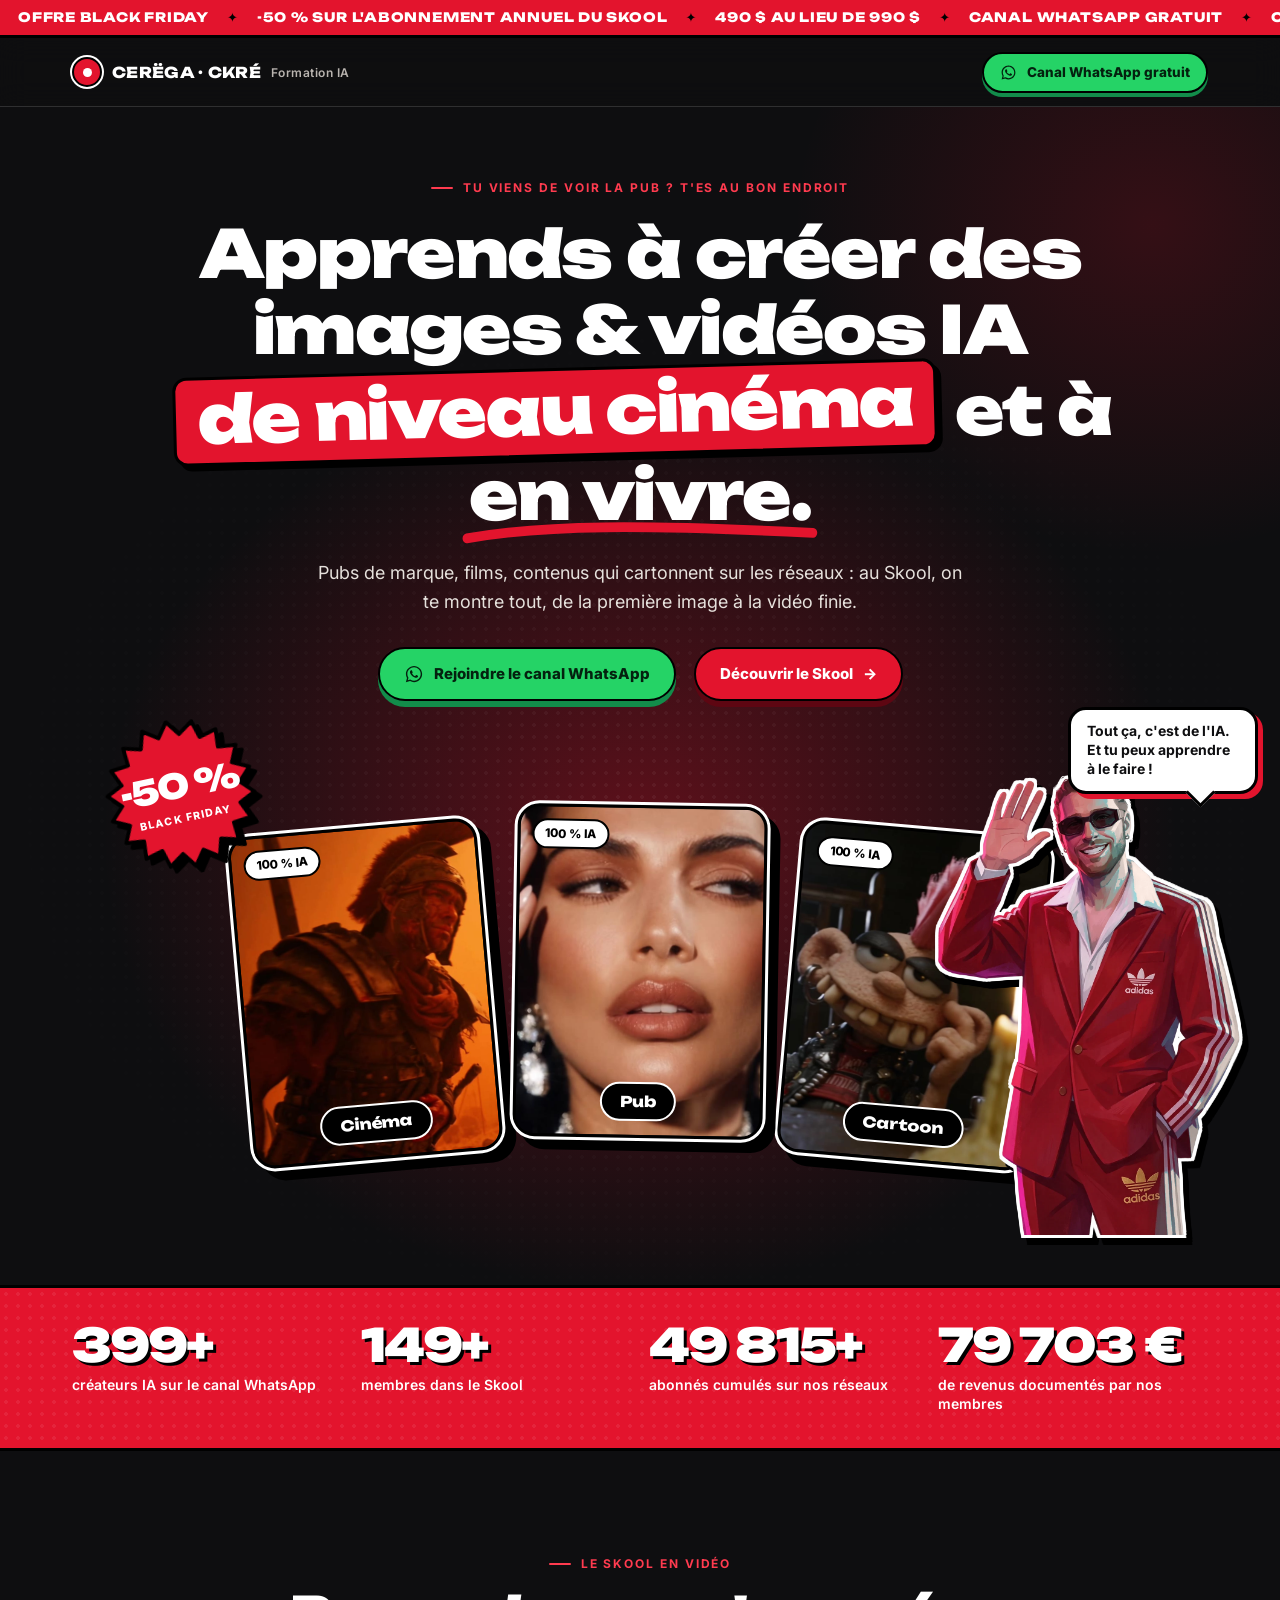
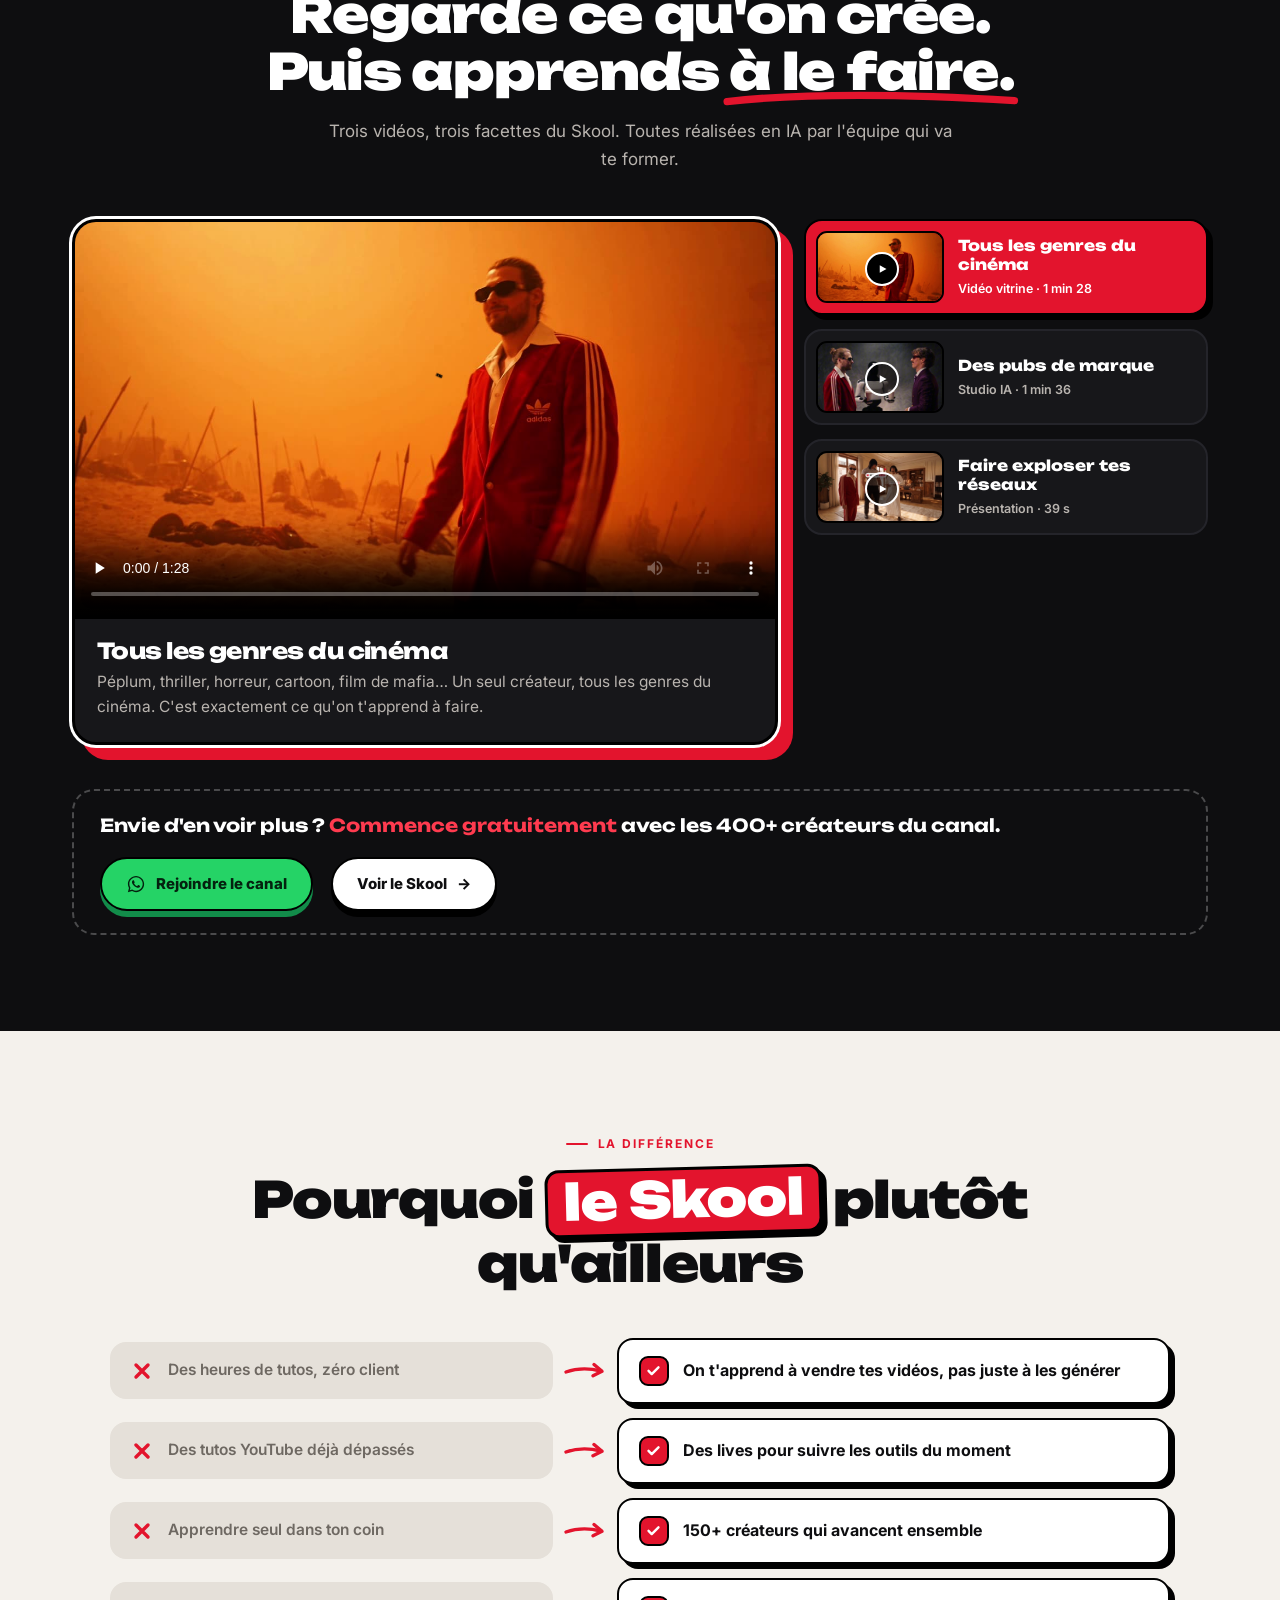
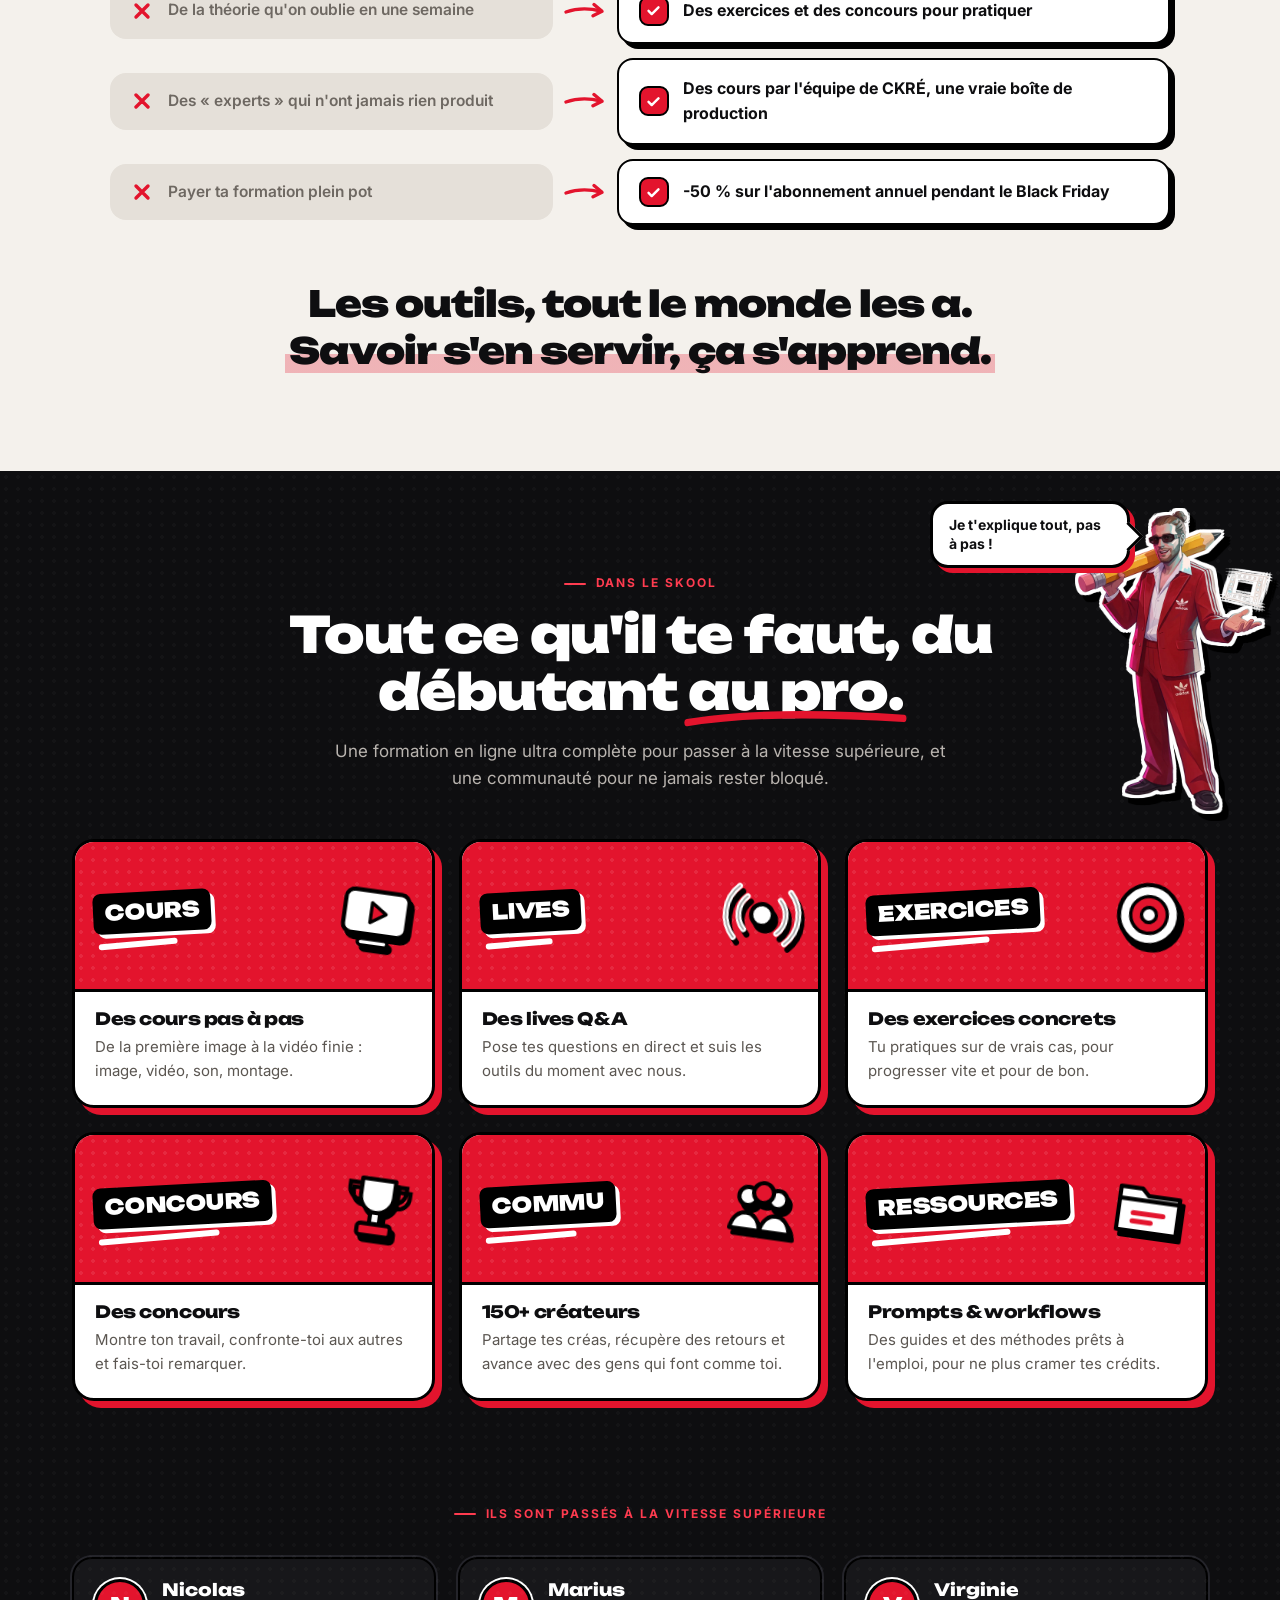
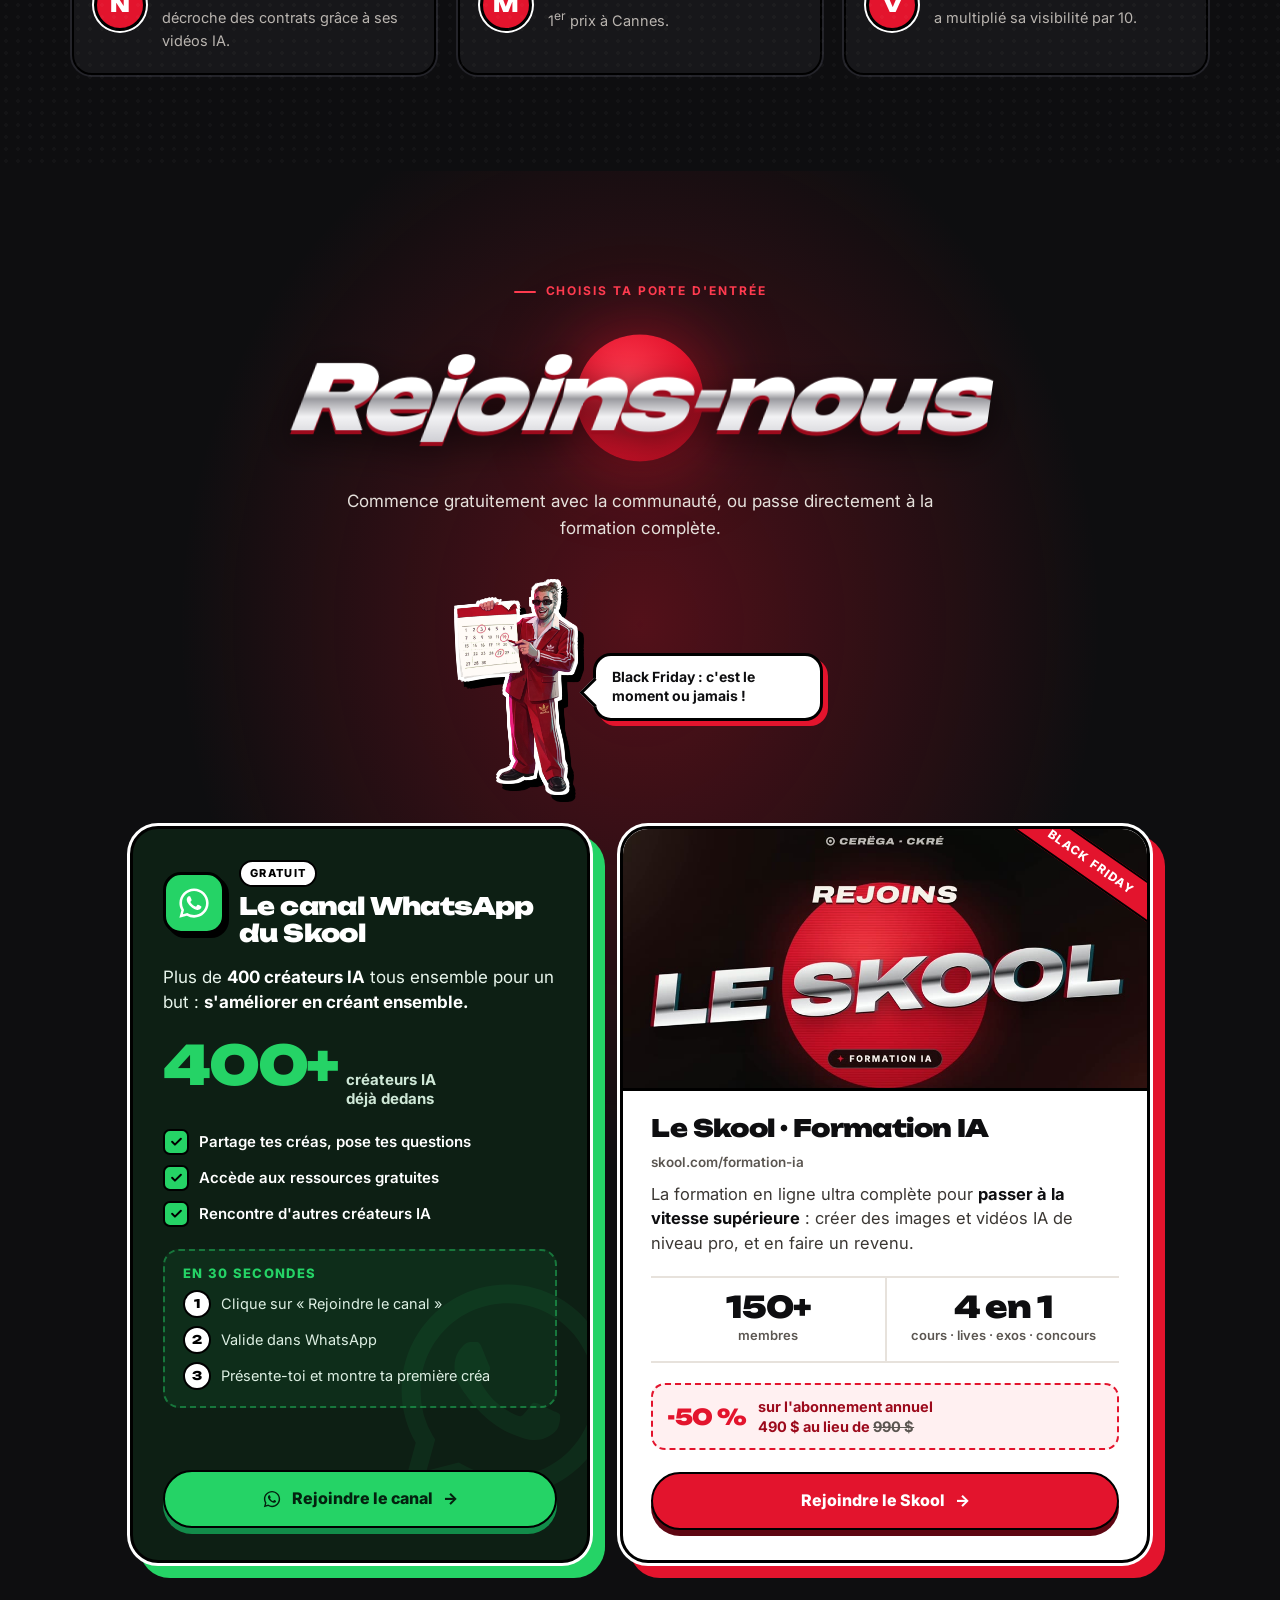
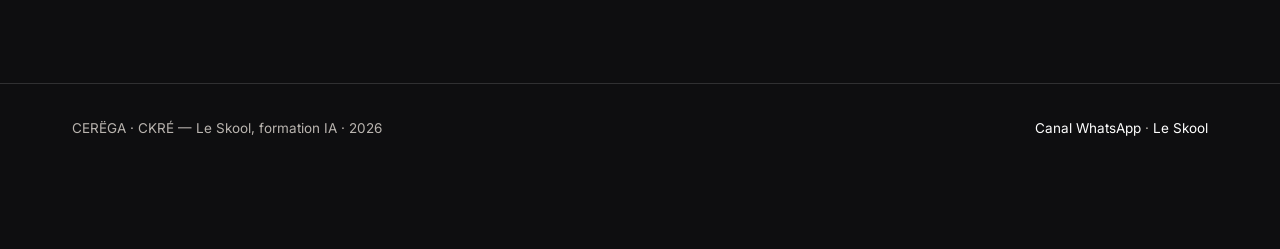
==== commit 7df69d93: "Adresse personnalisée offre.cerega.fr + aperçu de lien Co-Authored-By: Claude Opus 5.5 <noreply@anth" ====
--- a/index.html
+++ b/index.html
@@ -7,6 +7,10 @@
 <meta name="description" content="Apprends à créer des images et vidéos IA de niveau cinéma, et à en vivre. Rejoins le canal WhatsApp gratuit (400+ créateurs) ou le Skool (150+ membres).">
 <link rel="icon" href="favicon.svg" type="image/svg+xml">
 <meta property="og:type" content="website">
+<meta property="og:url" content="https://offre.cerega.fr/">
+<meta property="og:image" content="https://offre.cerega.fr/img/poster-cinema.jpg">
+<meta name="twitter:card" content="summary_large_image">
+<link rel="canonical" href="https://offre.cerega.fr/">
 <meta property="og:title" content="Le Skool · Formation IA — Offre Black Friday">
 <meta property="og:description" content="Apprends à créer des images et vidéos IA de niveau cinéma, et à en vivre. -50 % sur l'abonnement annuel.">
 <link rel="preconnect" href="https://fonts.googleapis.com"><link rel="preconnect" href="https://fonts.gstatic.com" crossorigin>
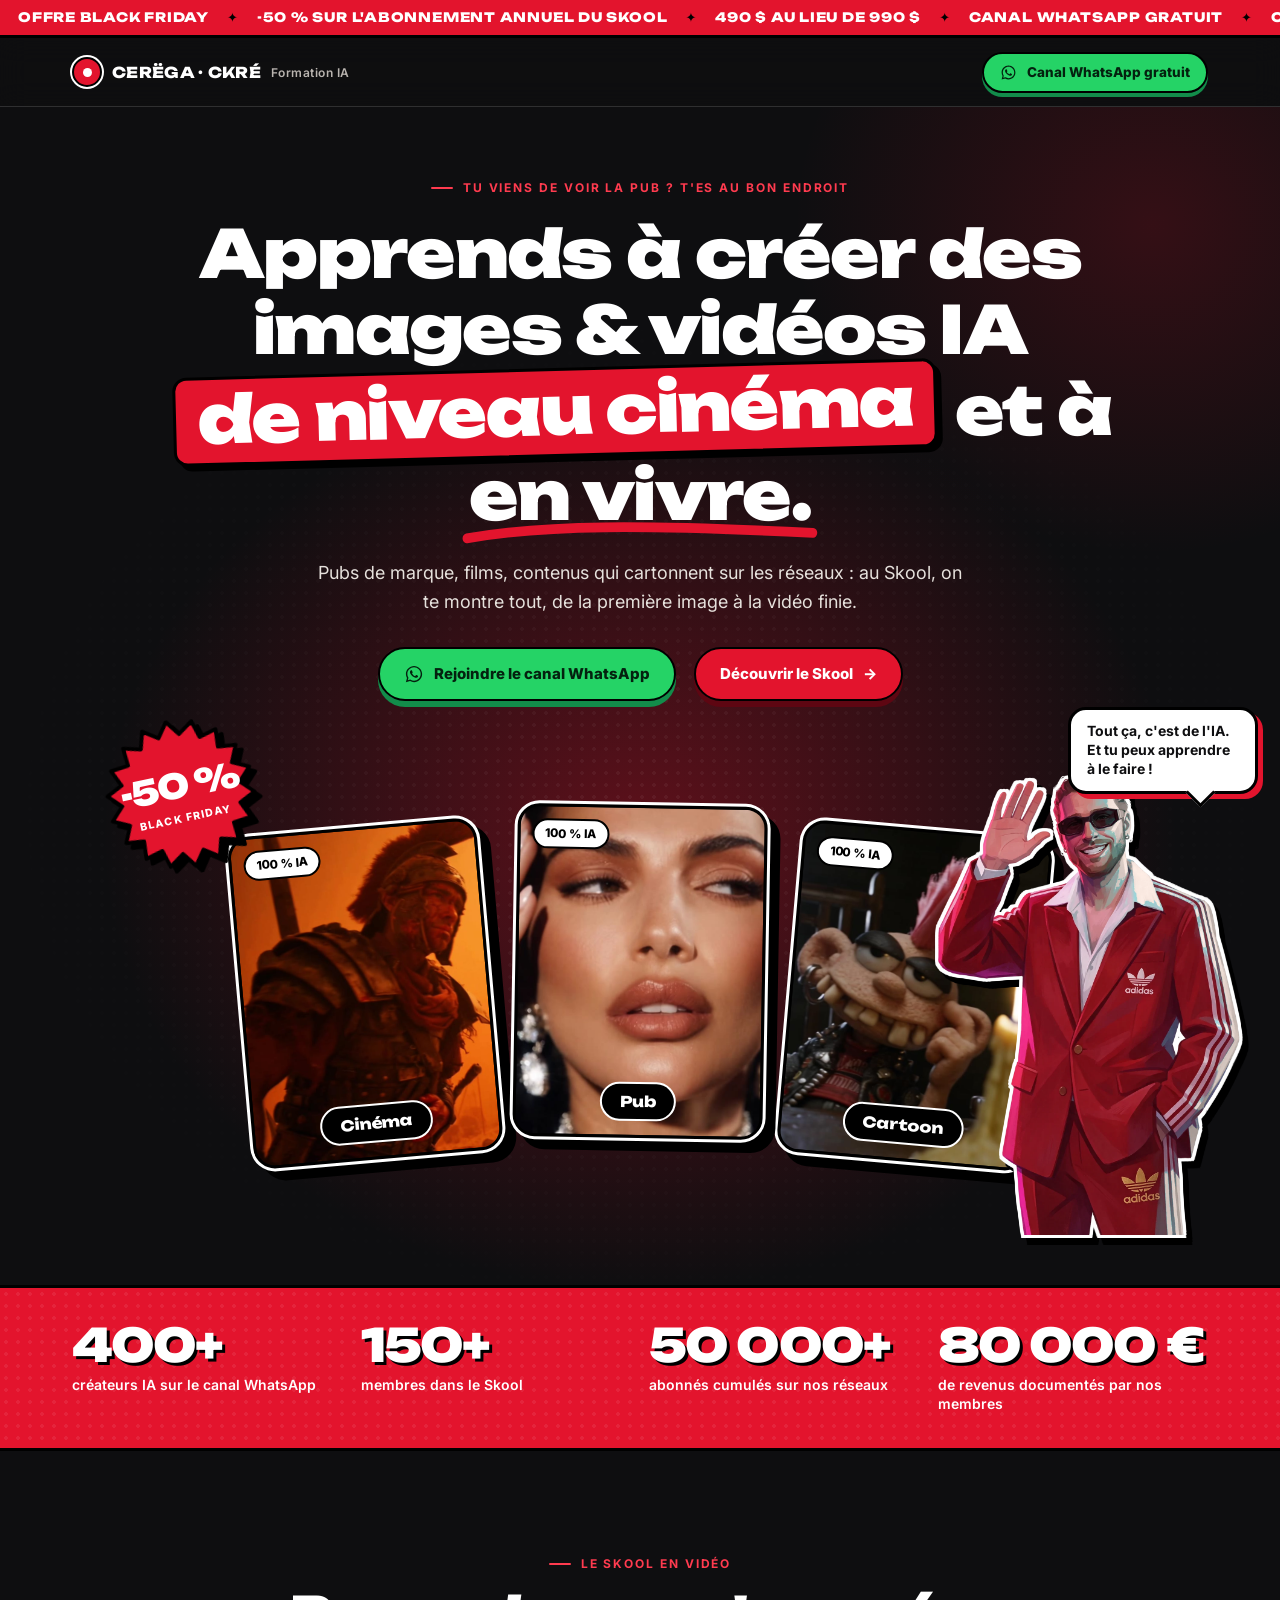
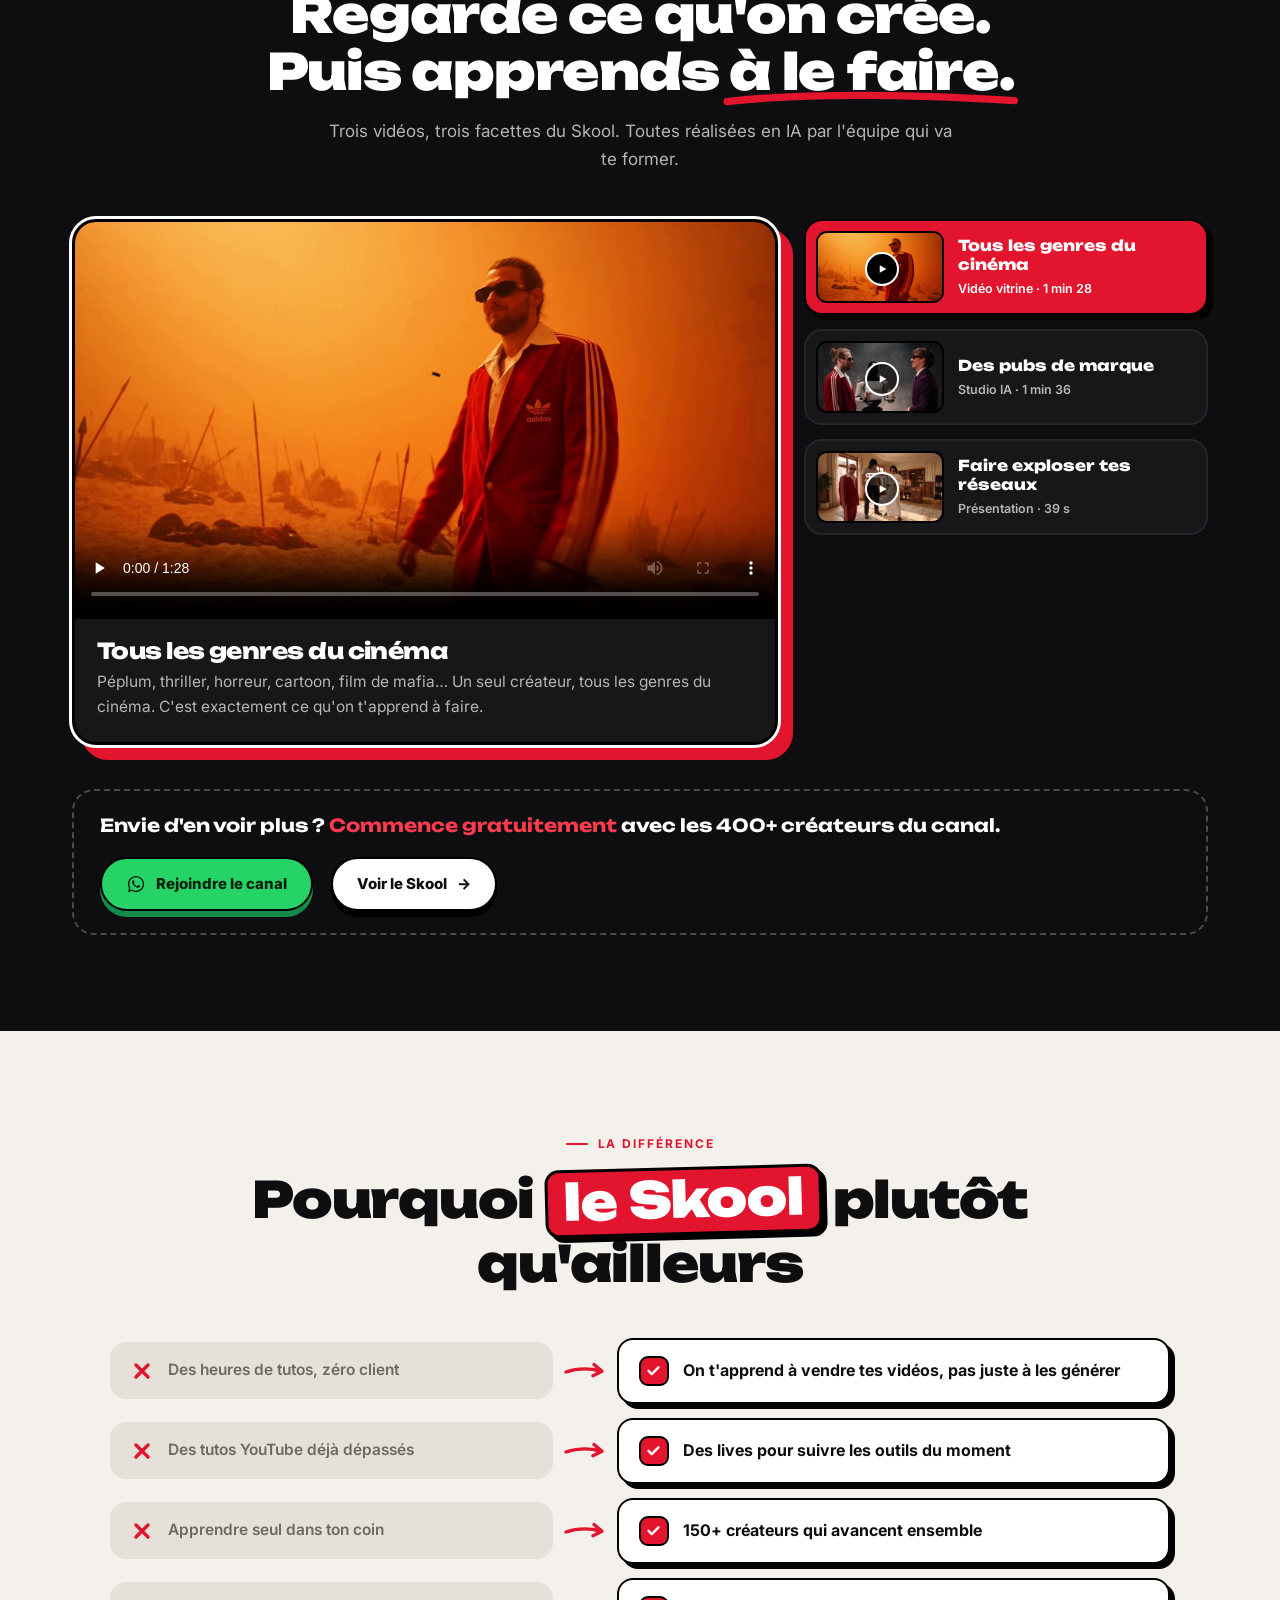
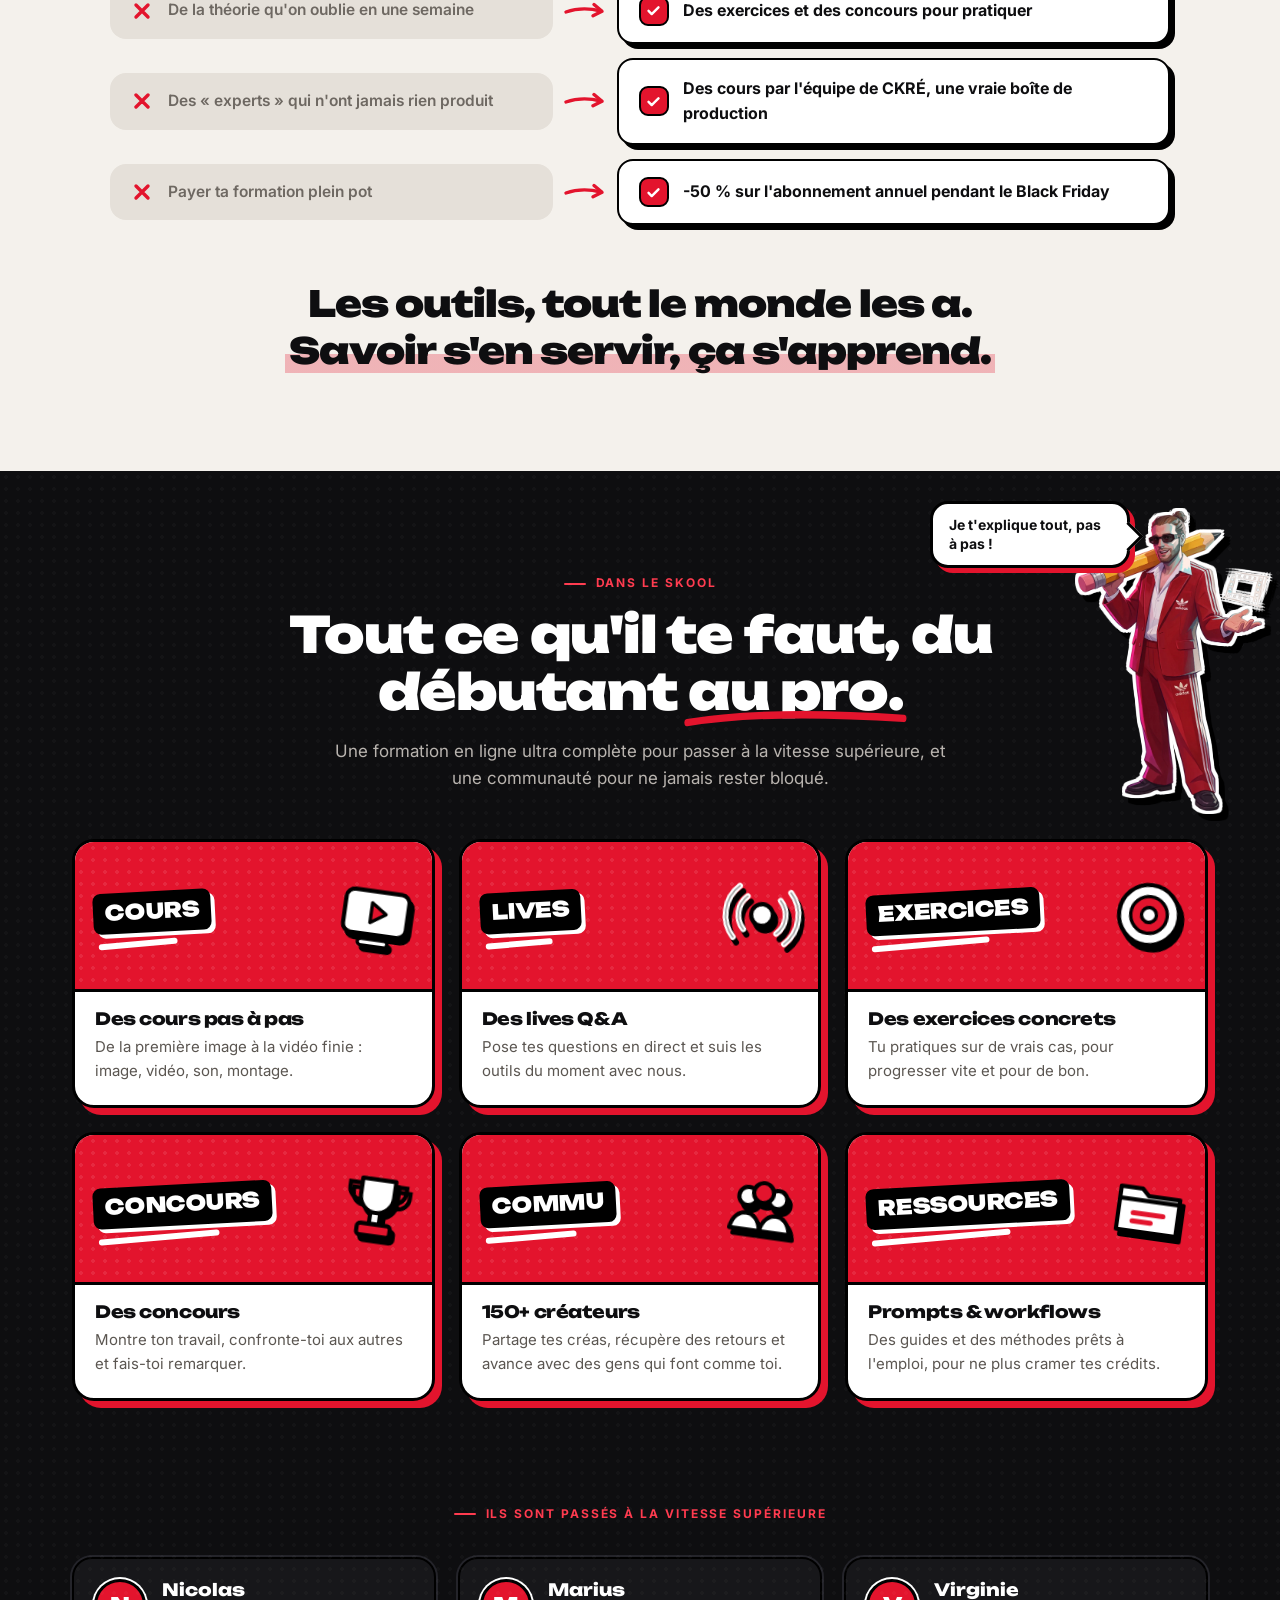
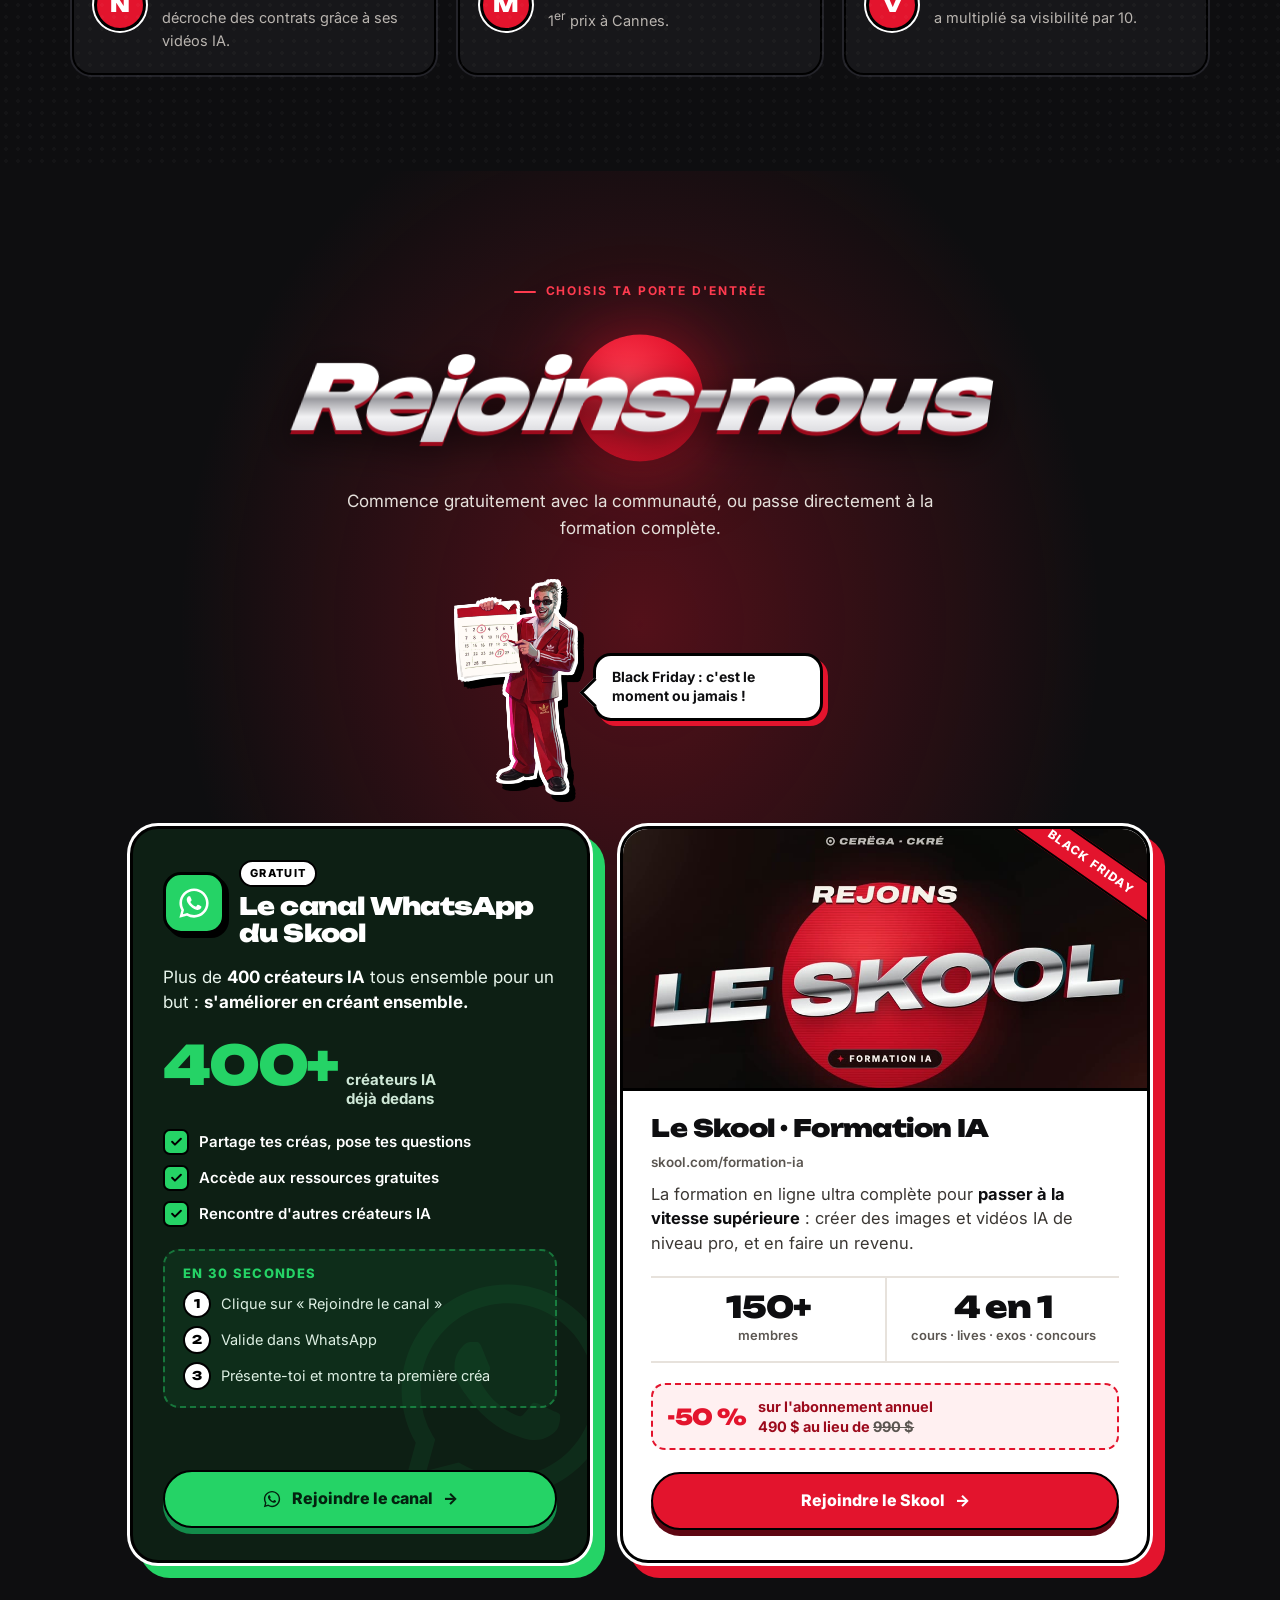
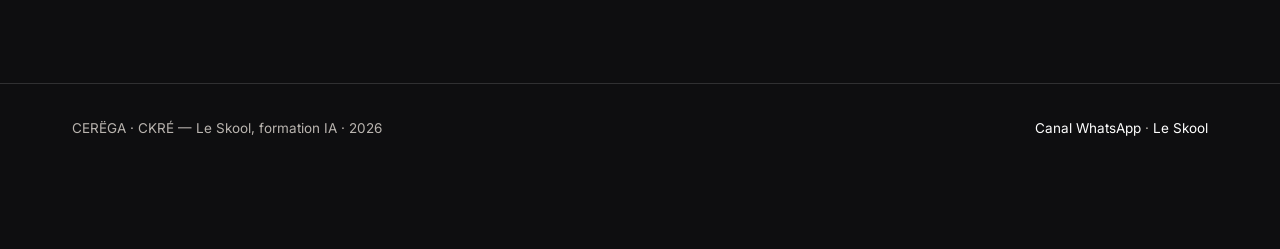
==== commit f29a45c5: "Adresse personnalisée : cerega.fr Co-Authored-By: Claude Opus 5.5 <noreply@anthropic.com> Claude-Ses" ====
--- a/index.html
+++ b/index.html
@@ -7,10 +7,10 @@
 <meta name="description" content="Apprends à créer des images et vidéos IA de niveau cinéma, et à en vivre. Rejoins le canal WhatsApp gratuit (400+ créateurs) ou le Skool (150+ membres).">
 <link rel="icon" href="favicon.svg" type="image/svg+xml">
 <meta property="og:type" content="website">
-<meta property="og:url" content="https://offre.cerega.fr/">
-<meta property="og:image" content="https://offre.cerega.fr/img/poster-cinema.jpg">
+<meta property="og:url" content="https://cerega.fr/">
+<meta property="og:image" content="https://cerega.fr/img/poster-cinema.jpg">
 <meta name="twitter:card" content="summary_large_image">
-<link rel="canonical" href="https://offre.cerega.fr/">
+<link rel="canonical" href="https://cerega.fr/">
 <meta property="og:title" content="Le Skool · Formation IA — Offre Black Friday">
 <meta property="og:description" content="Apprends à créer des images et vidéos IA de niveau cinéma, et à en vivre. -50 % sur l'abonnement annuel.">
 <link rel="preconnect" href="https://fonts.googleapis.com"><link rel="preconnect" href="https://fonts.gstatic.com" crossorigin>
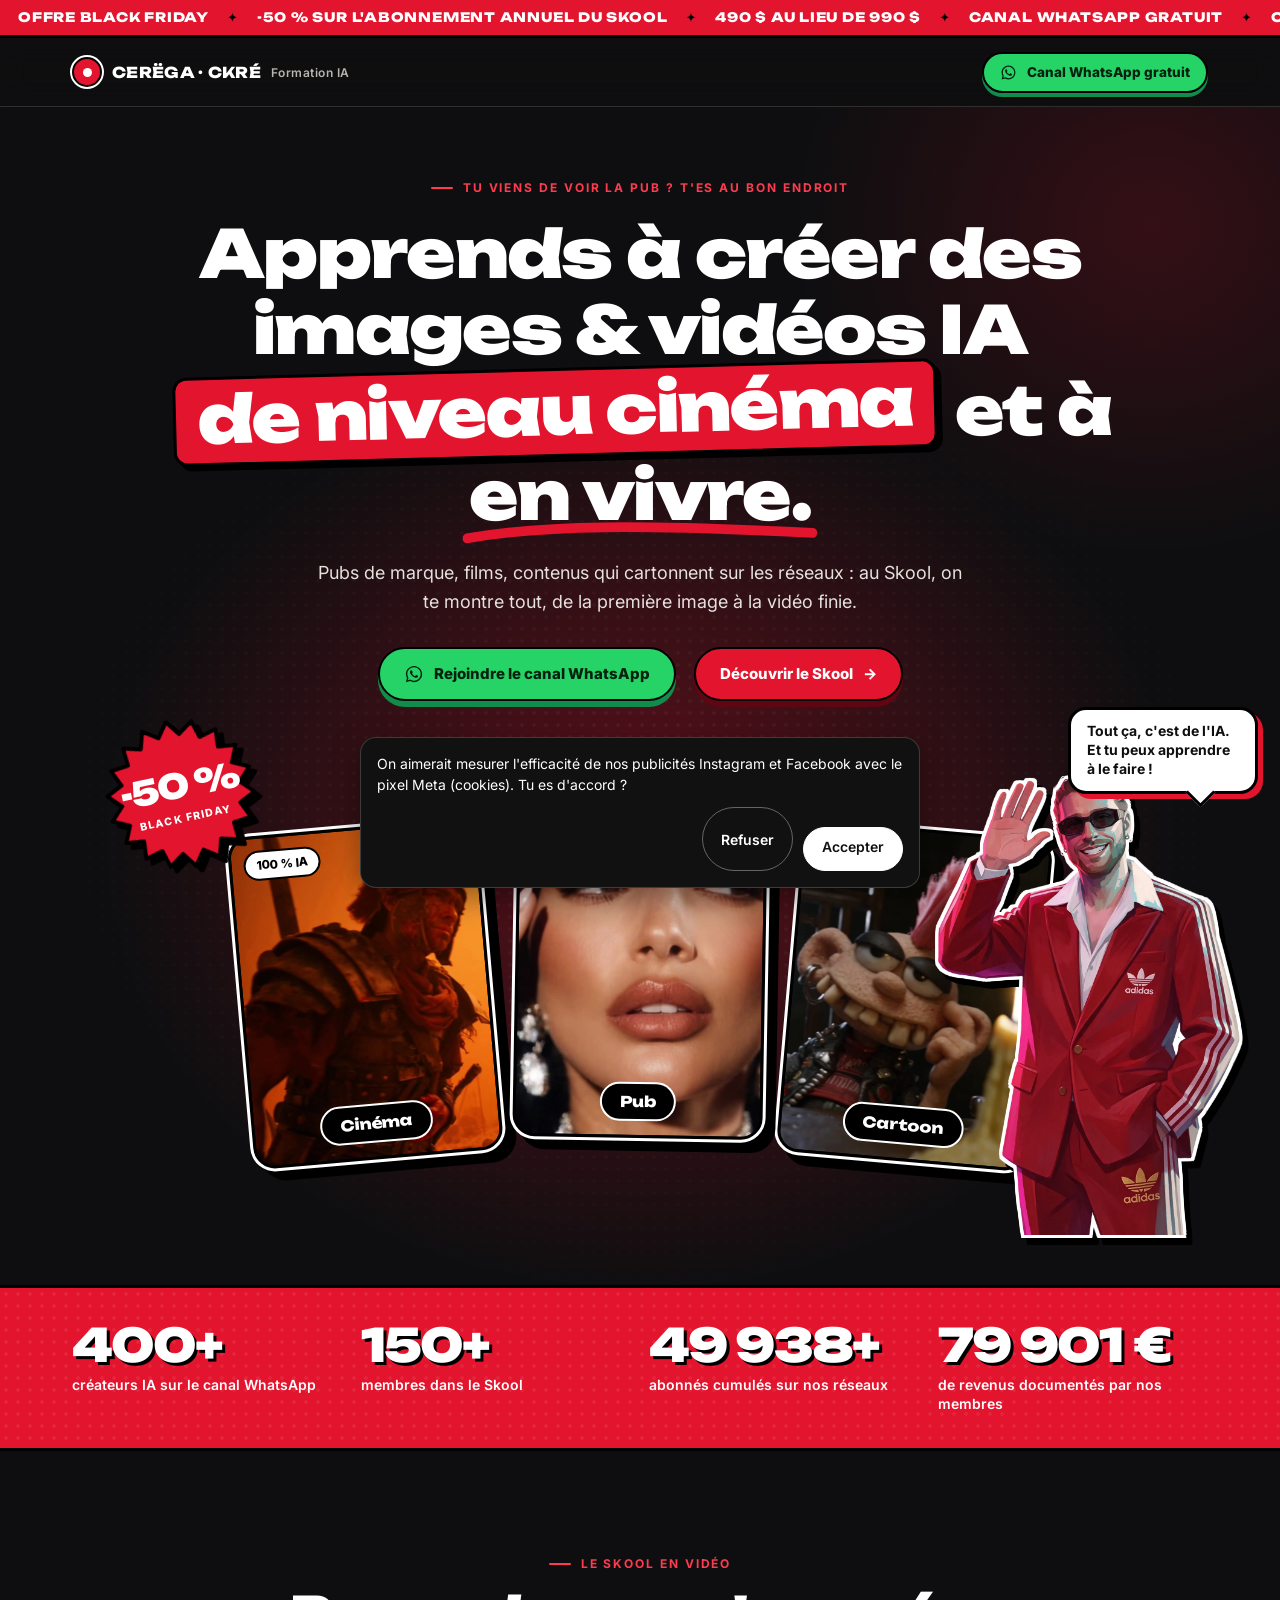
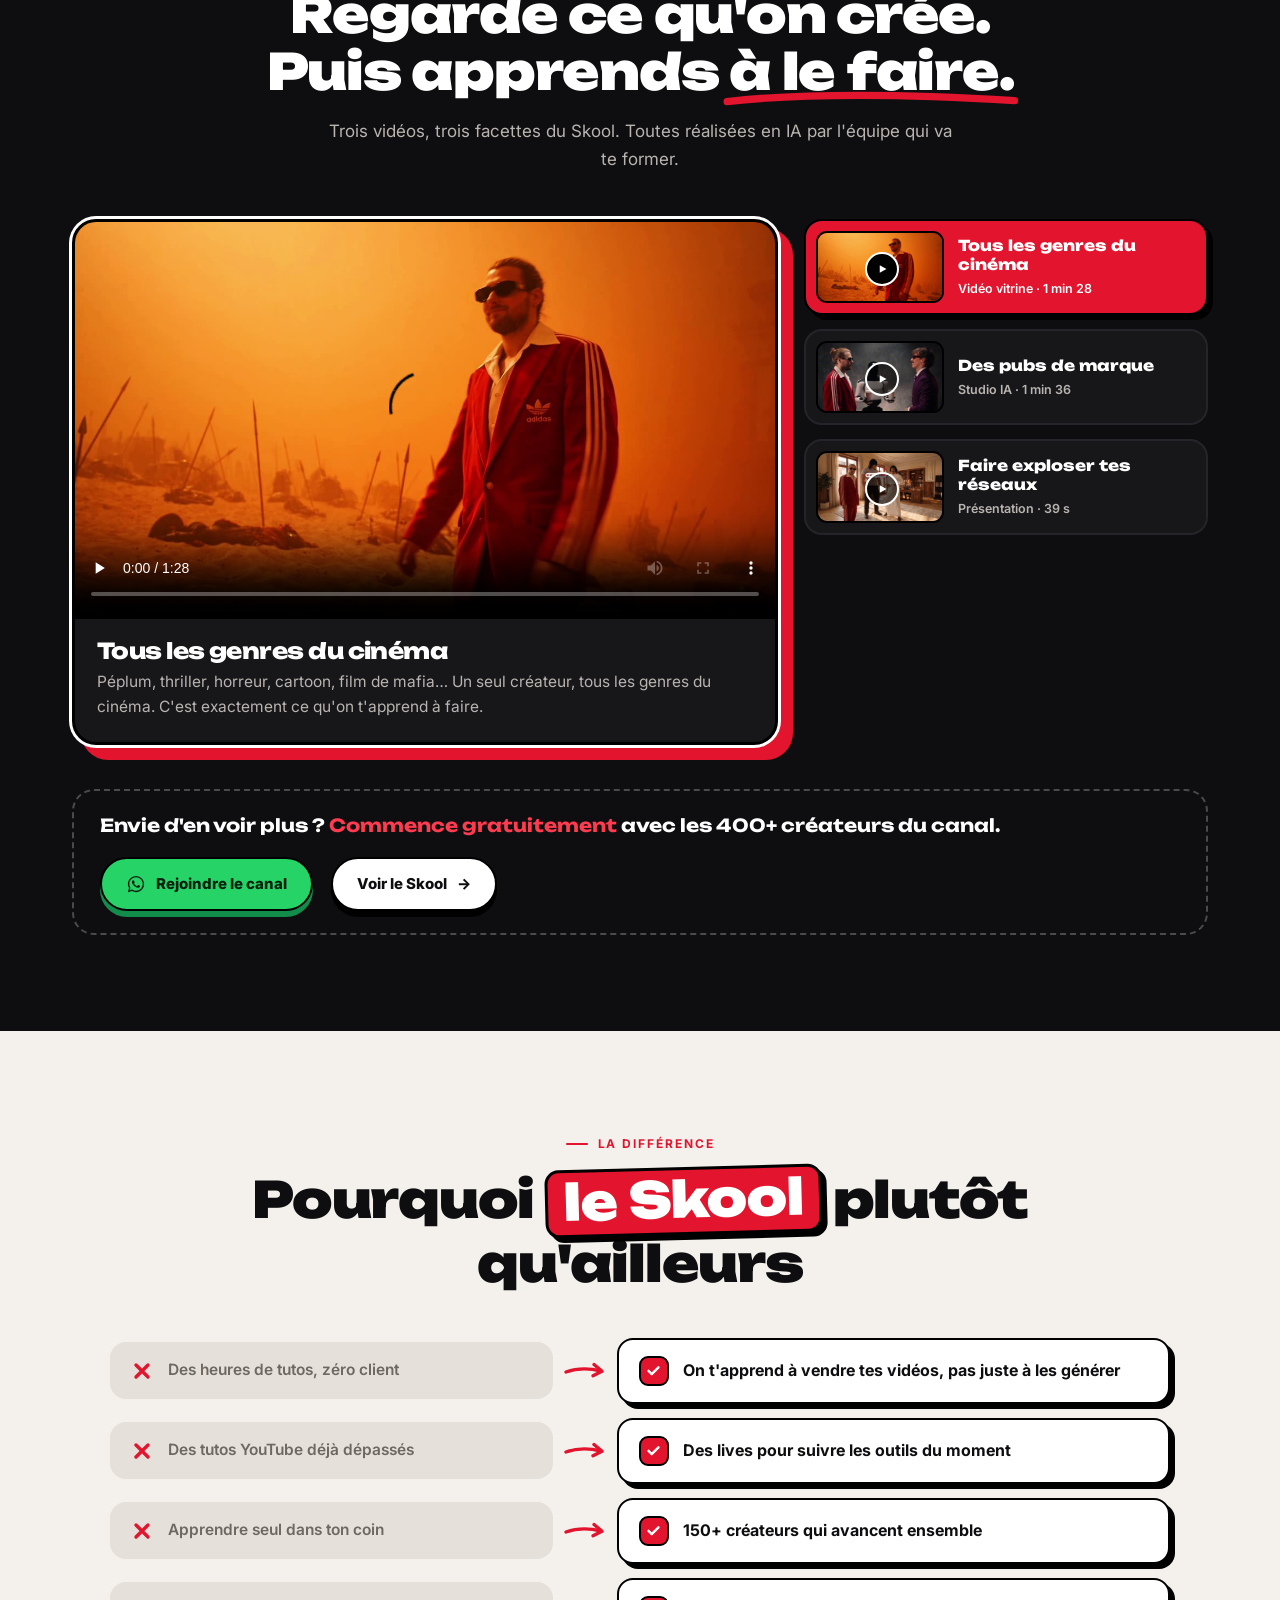
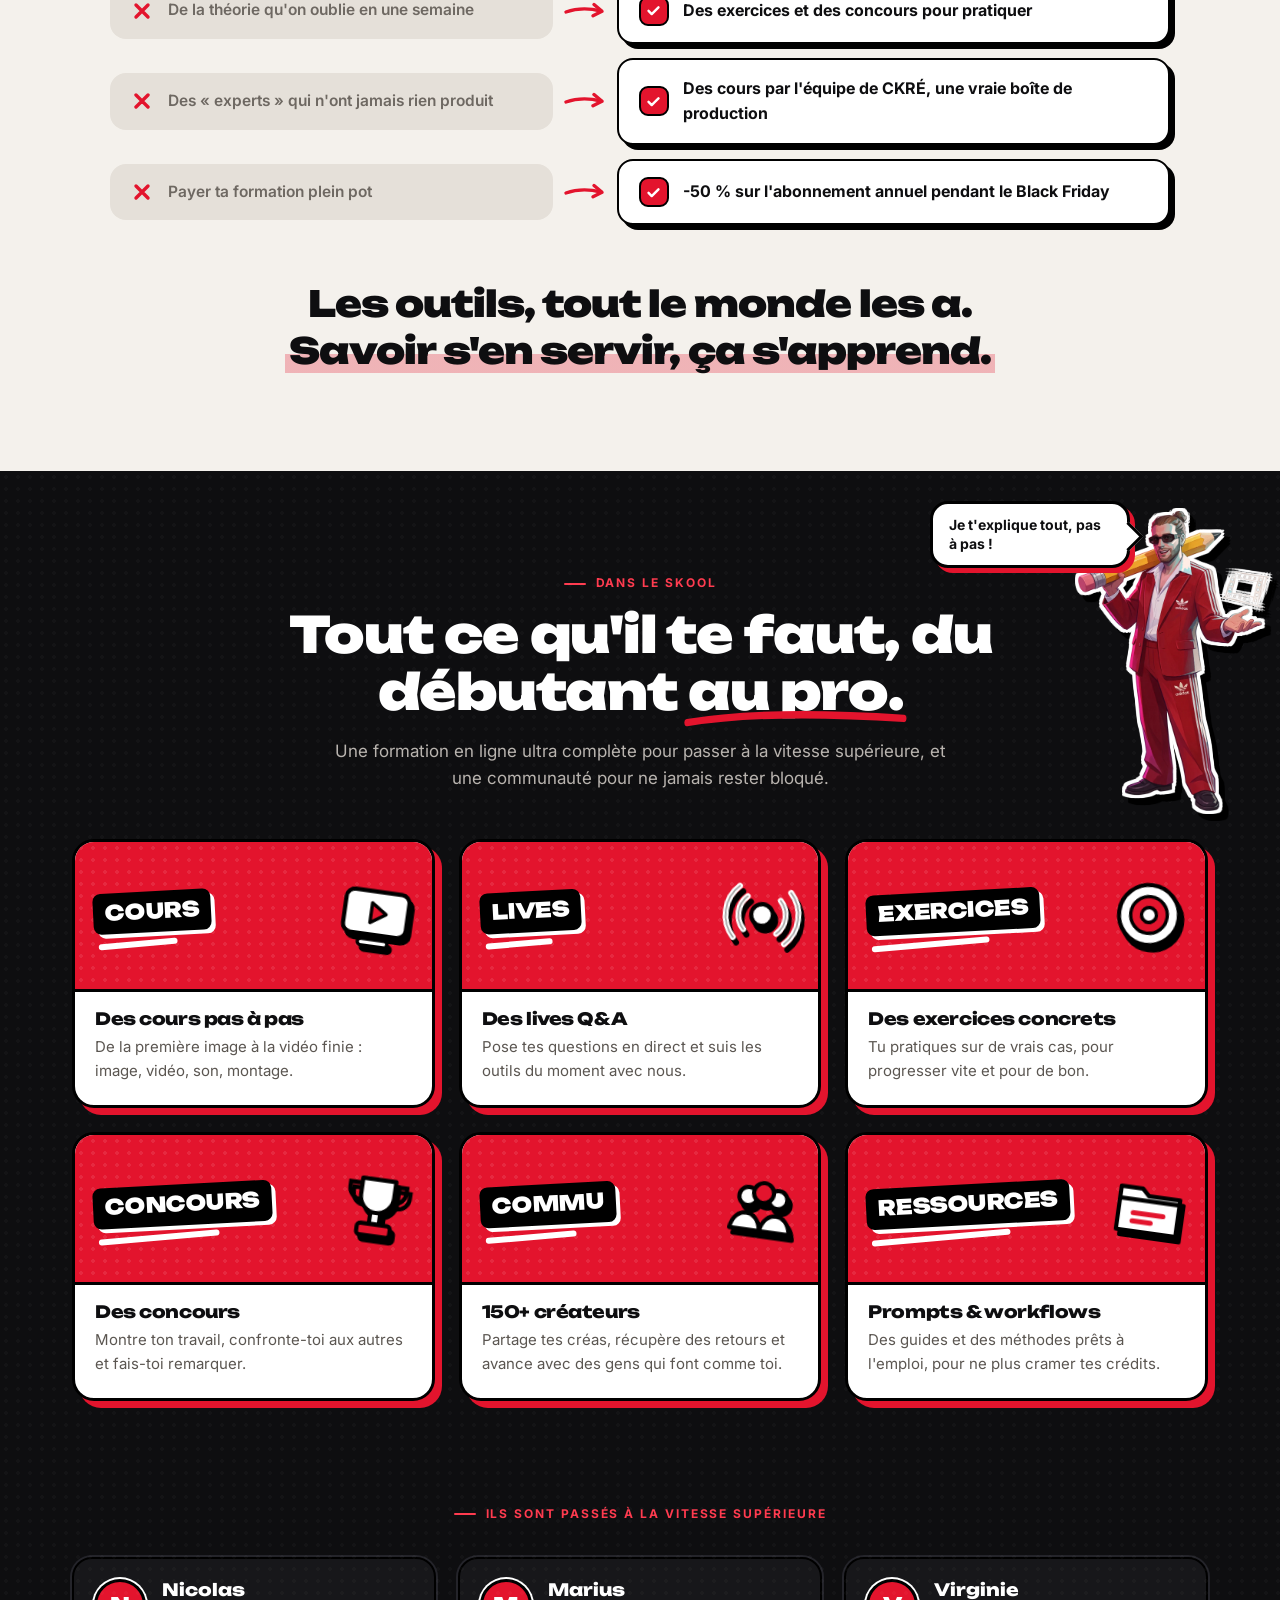
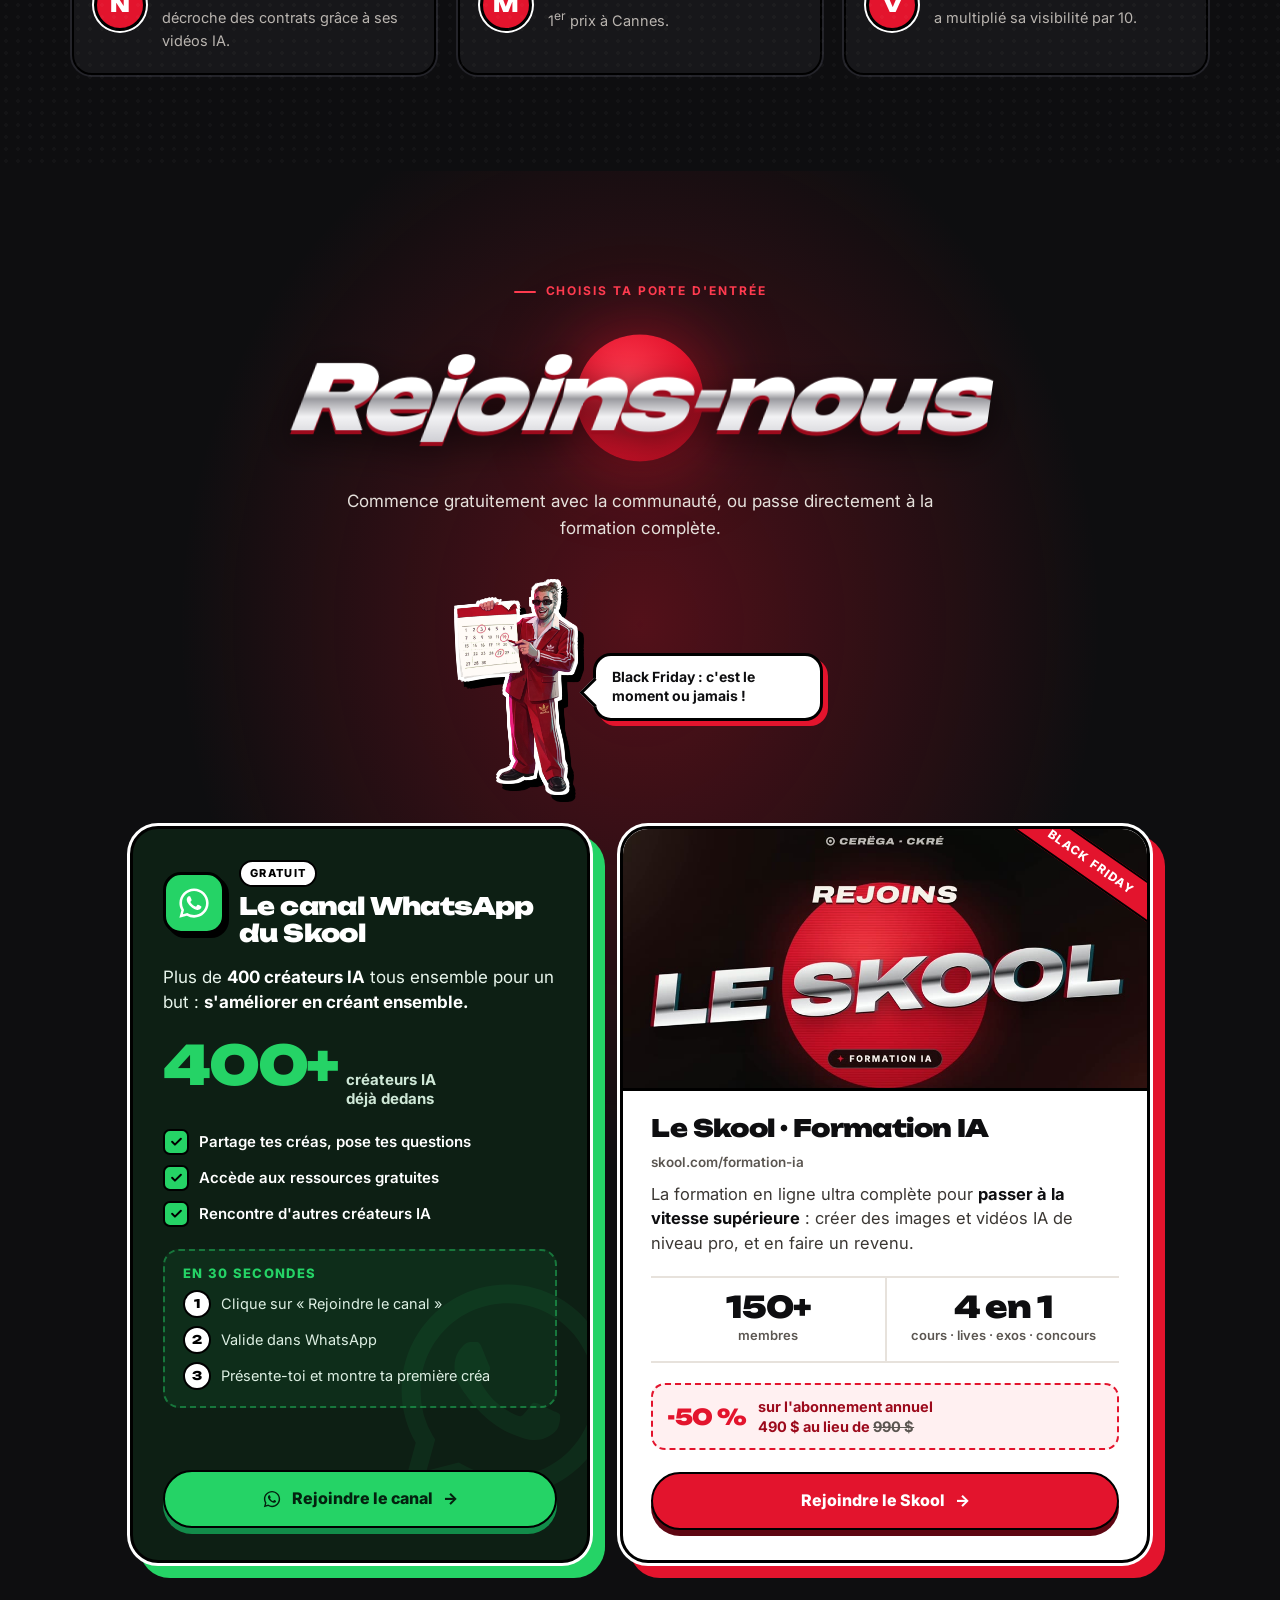
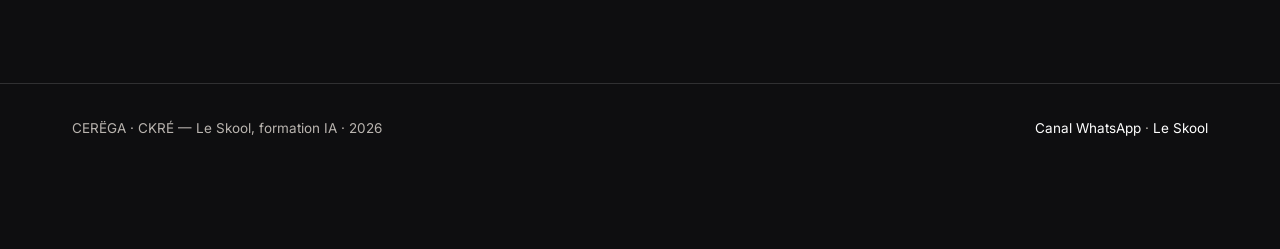
==== commit ac23ebec: "Page formation : ajout du pixel Meta Co-Authored-By: Claude Opus 5.5 <noreply@anthropic.com> Claude" ====
--- a/index.html
+++ b/index.html
@@ -318,6 +318,7 @@
   .rv{opacity:1;transform:none}.scrib path{stroke-dashoffset:0}
 }
 </style>
+<script src="js/meta-pixel.js" defer></script>
 </head>
 <body>
 
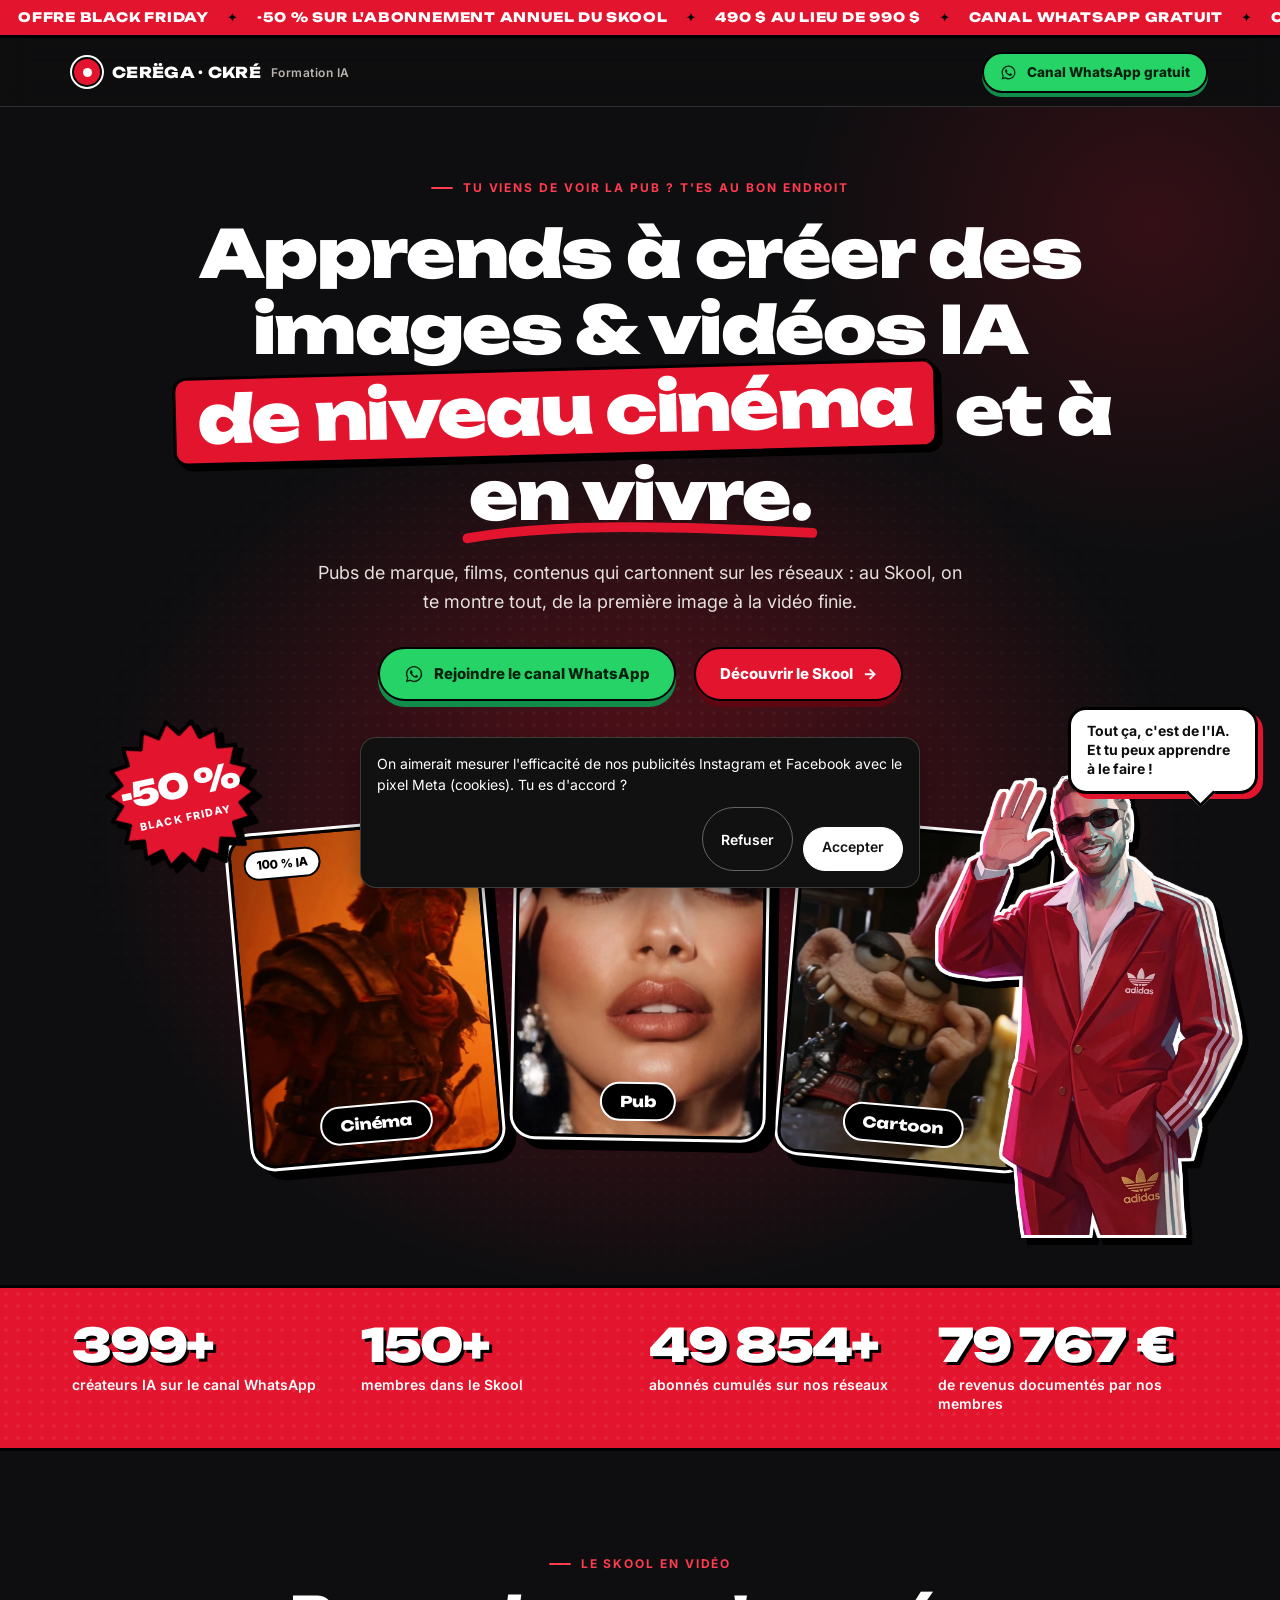
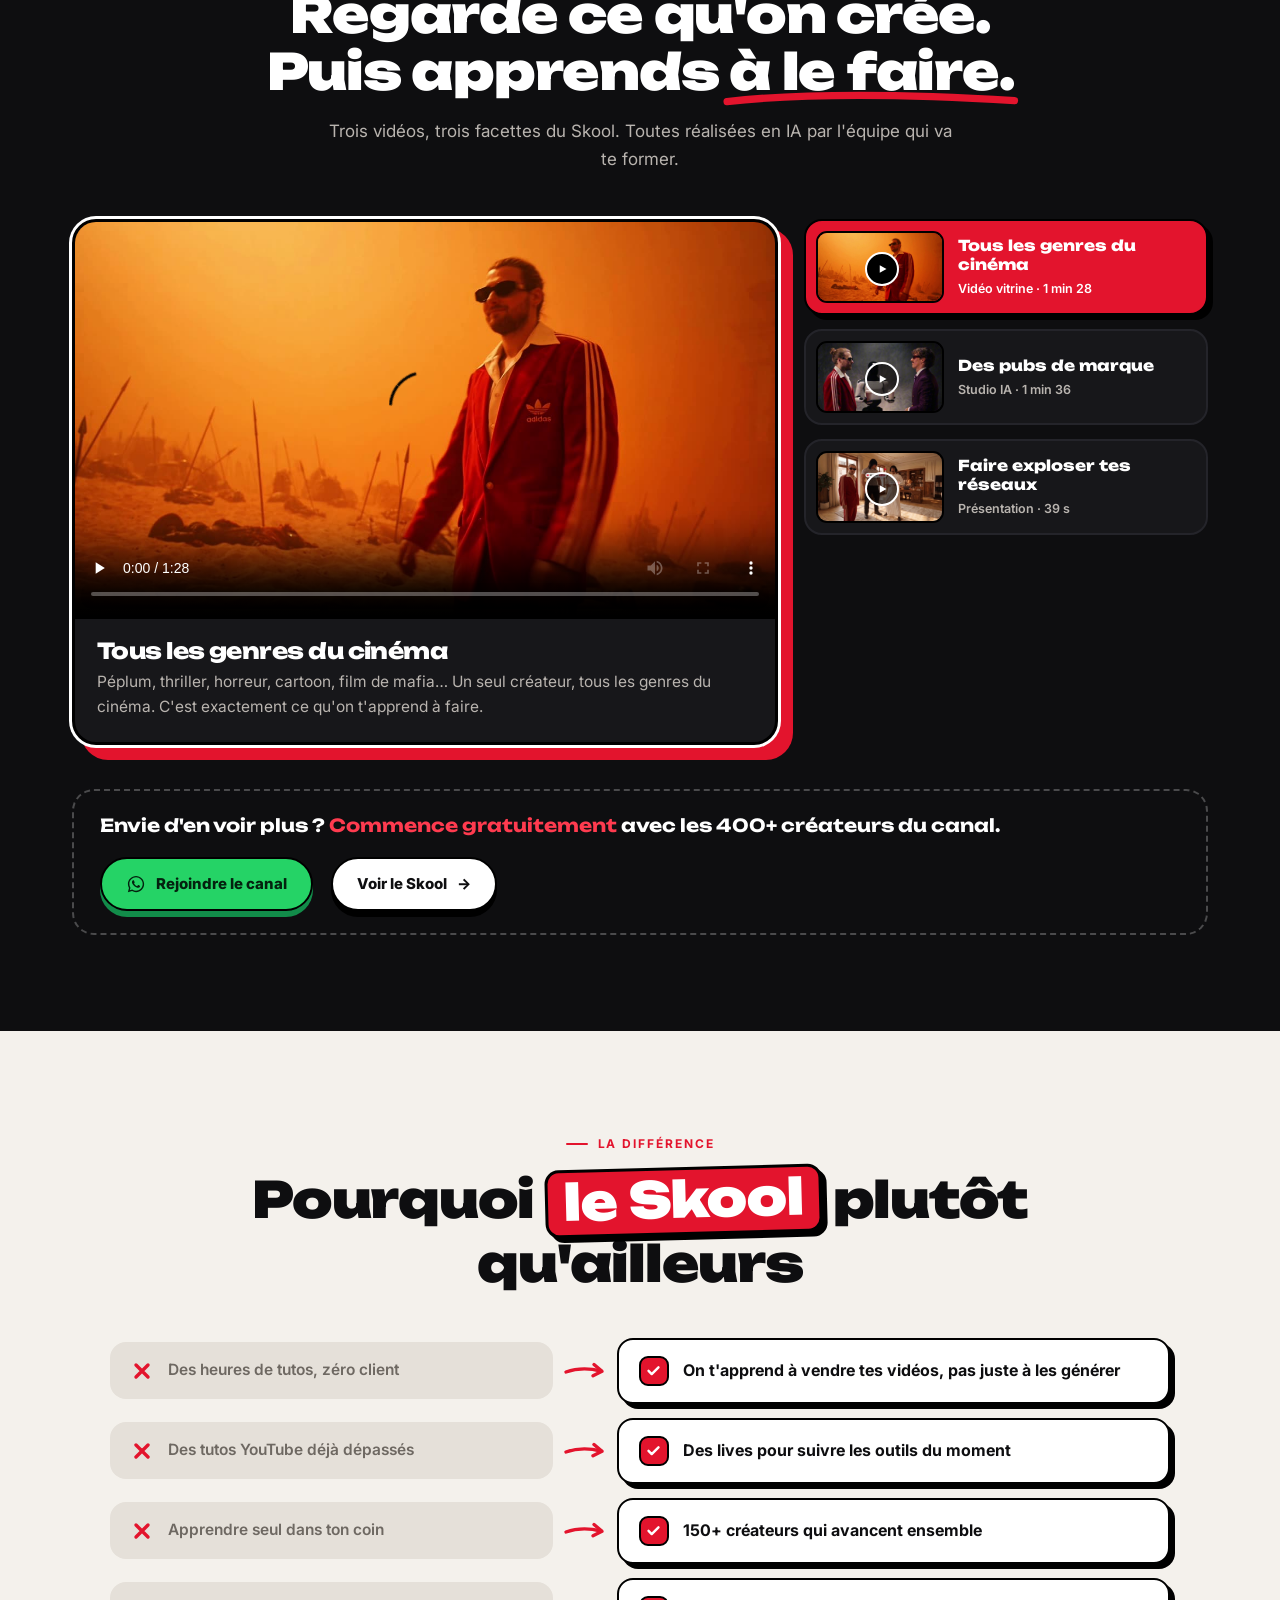
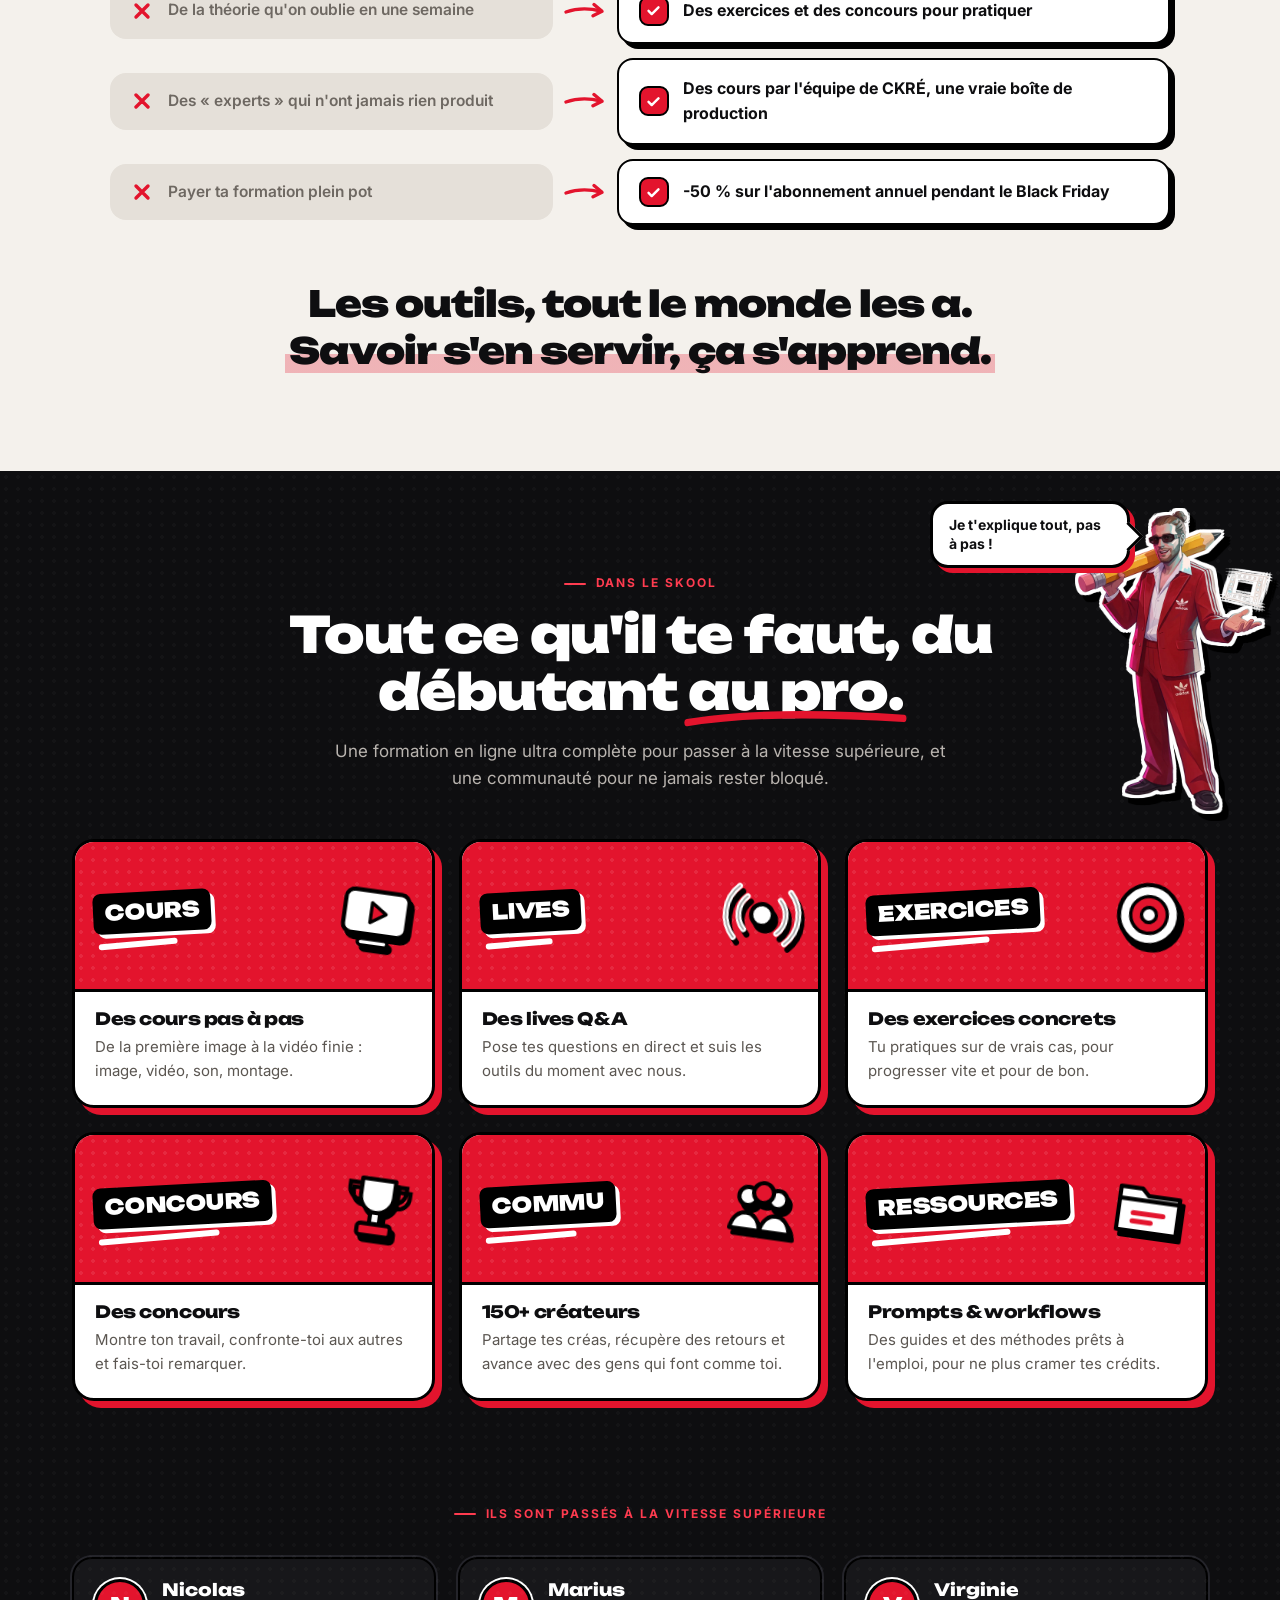
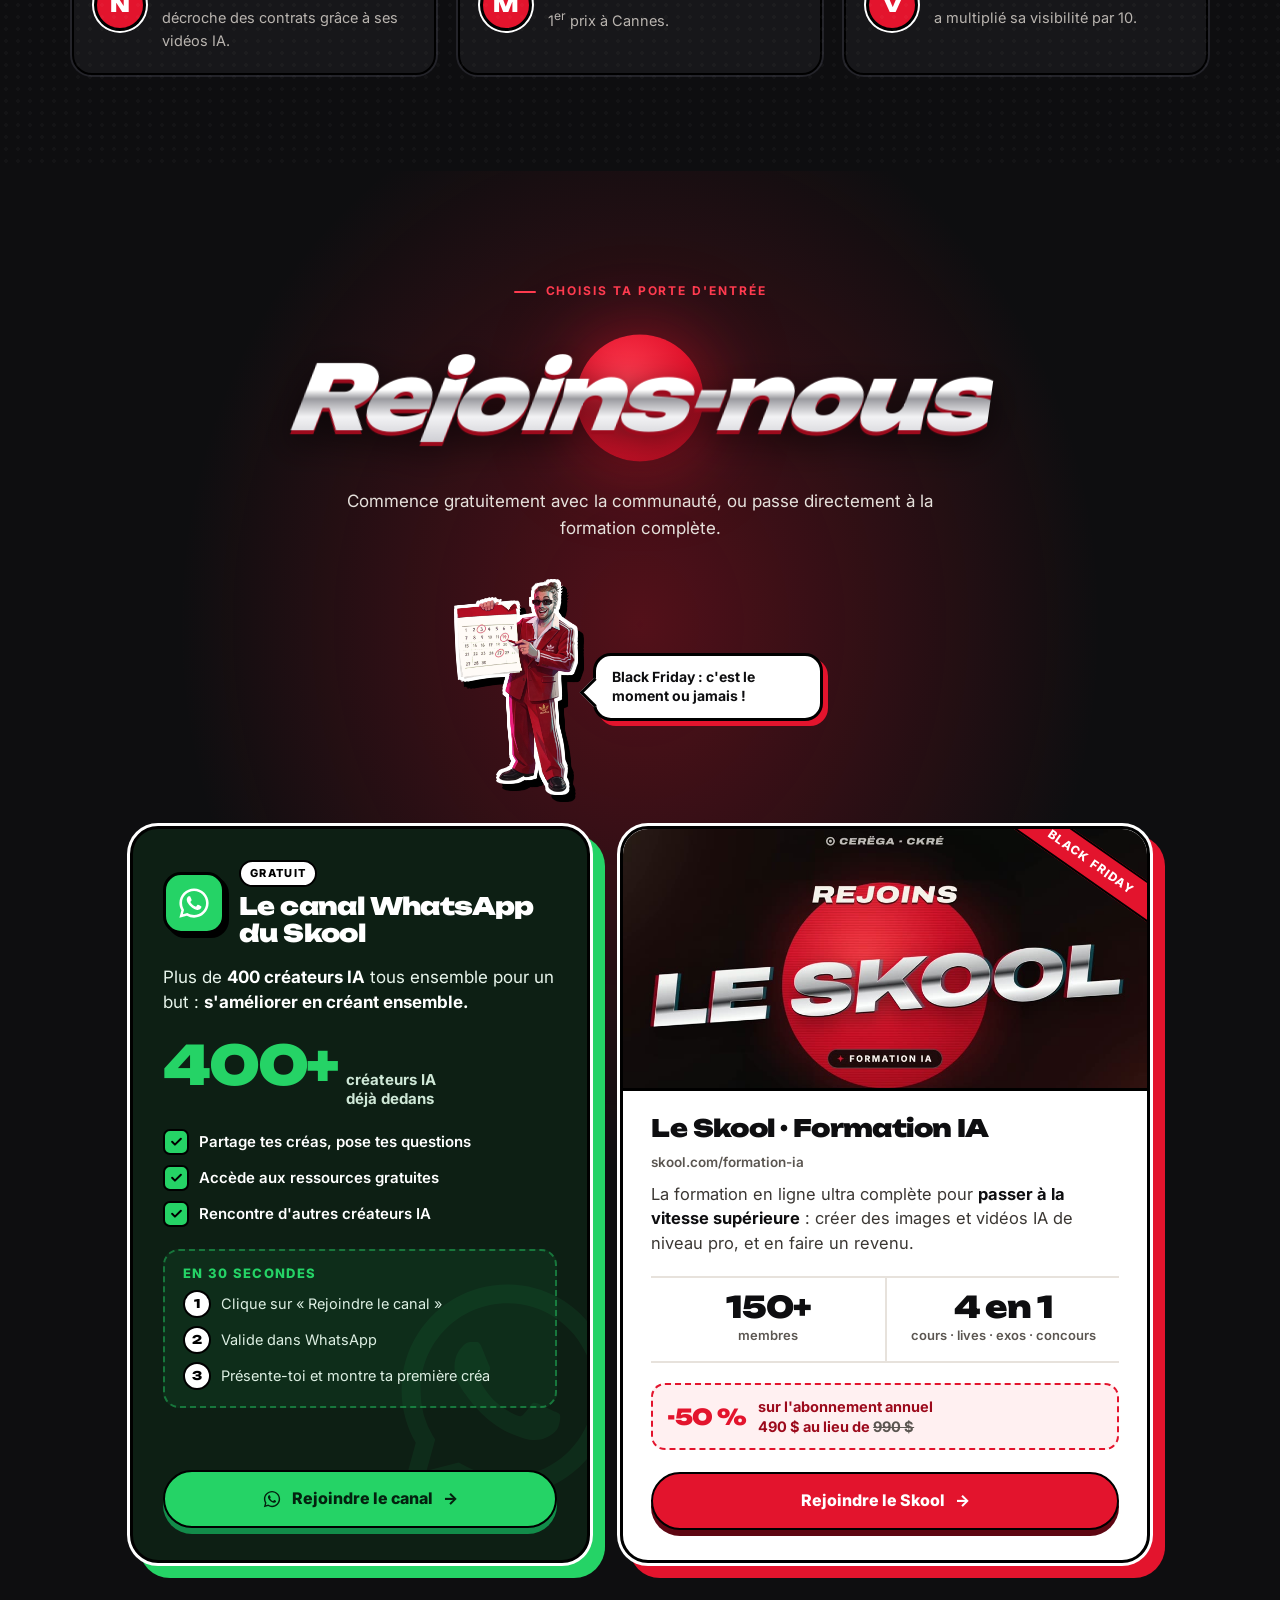
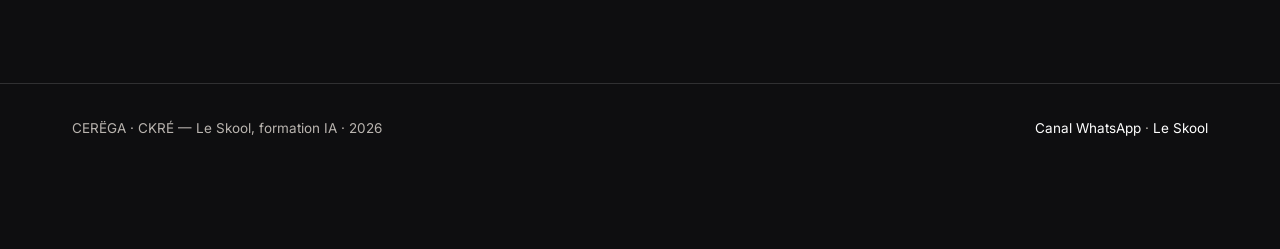
==== commit b913c9fa: "Page formation : branchement du compteur de visites Ajoute js/stats-accueil.js juste après le pixel " ====
--- a/index.html
+++ b/index.html
@@ -319,6 +319,7 @@
 }
 </style>
 <script src="js/meta-pixel.js" defer></script>
+<script src="js/stats-accueil.js" defer></script>
 </head>
 <body>
 
